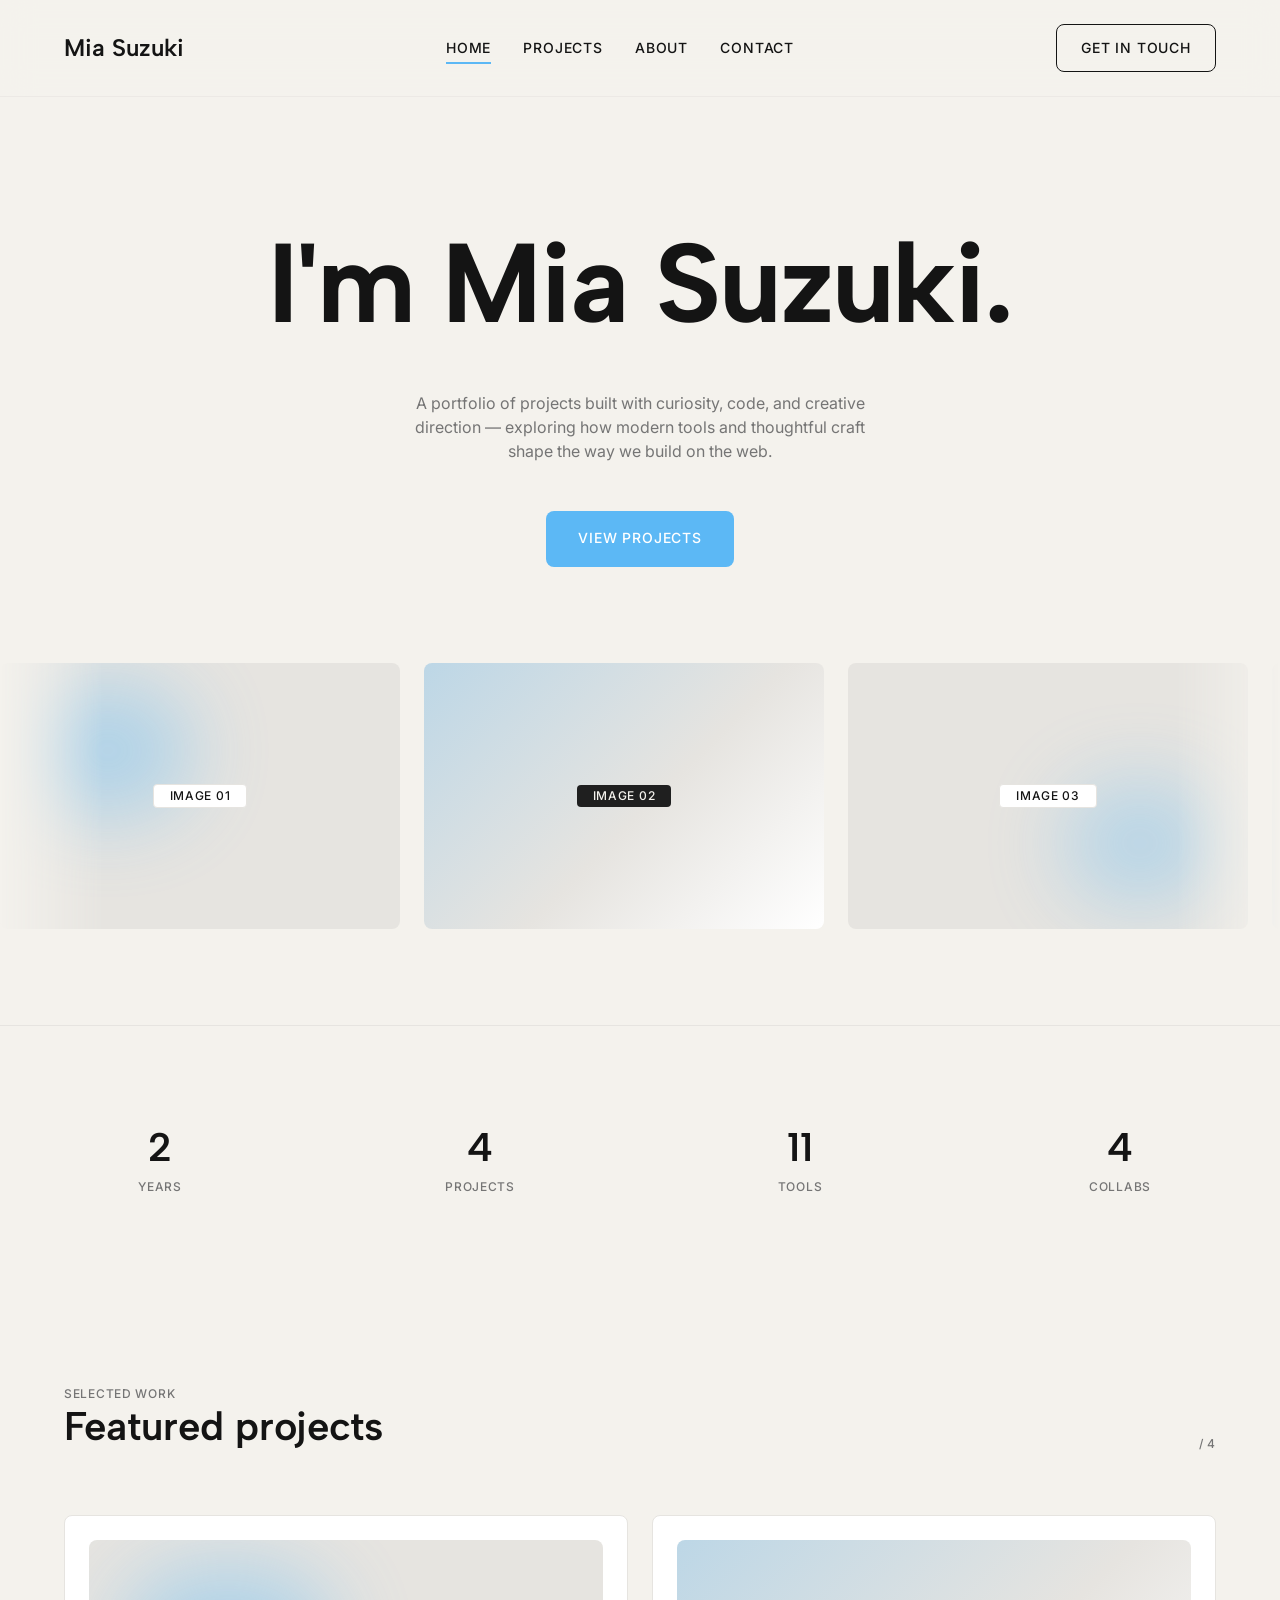
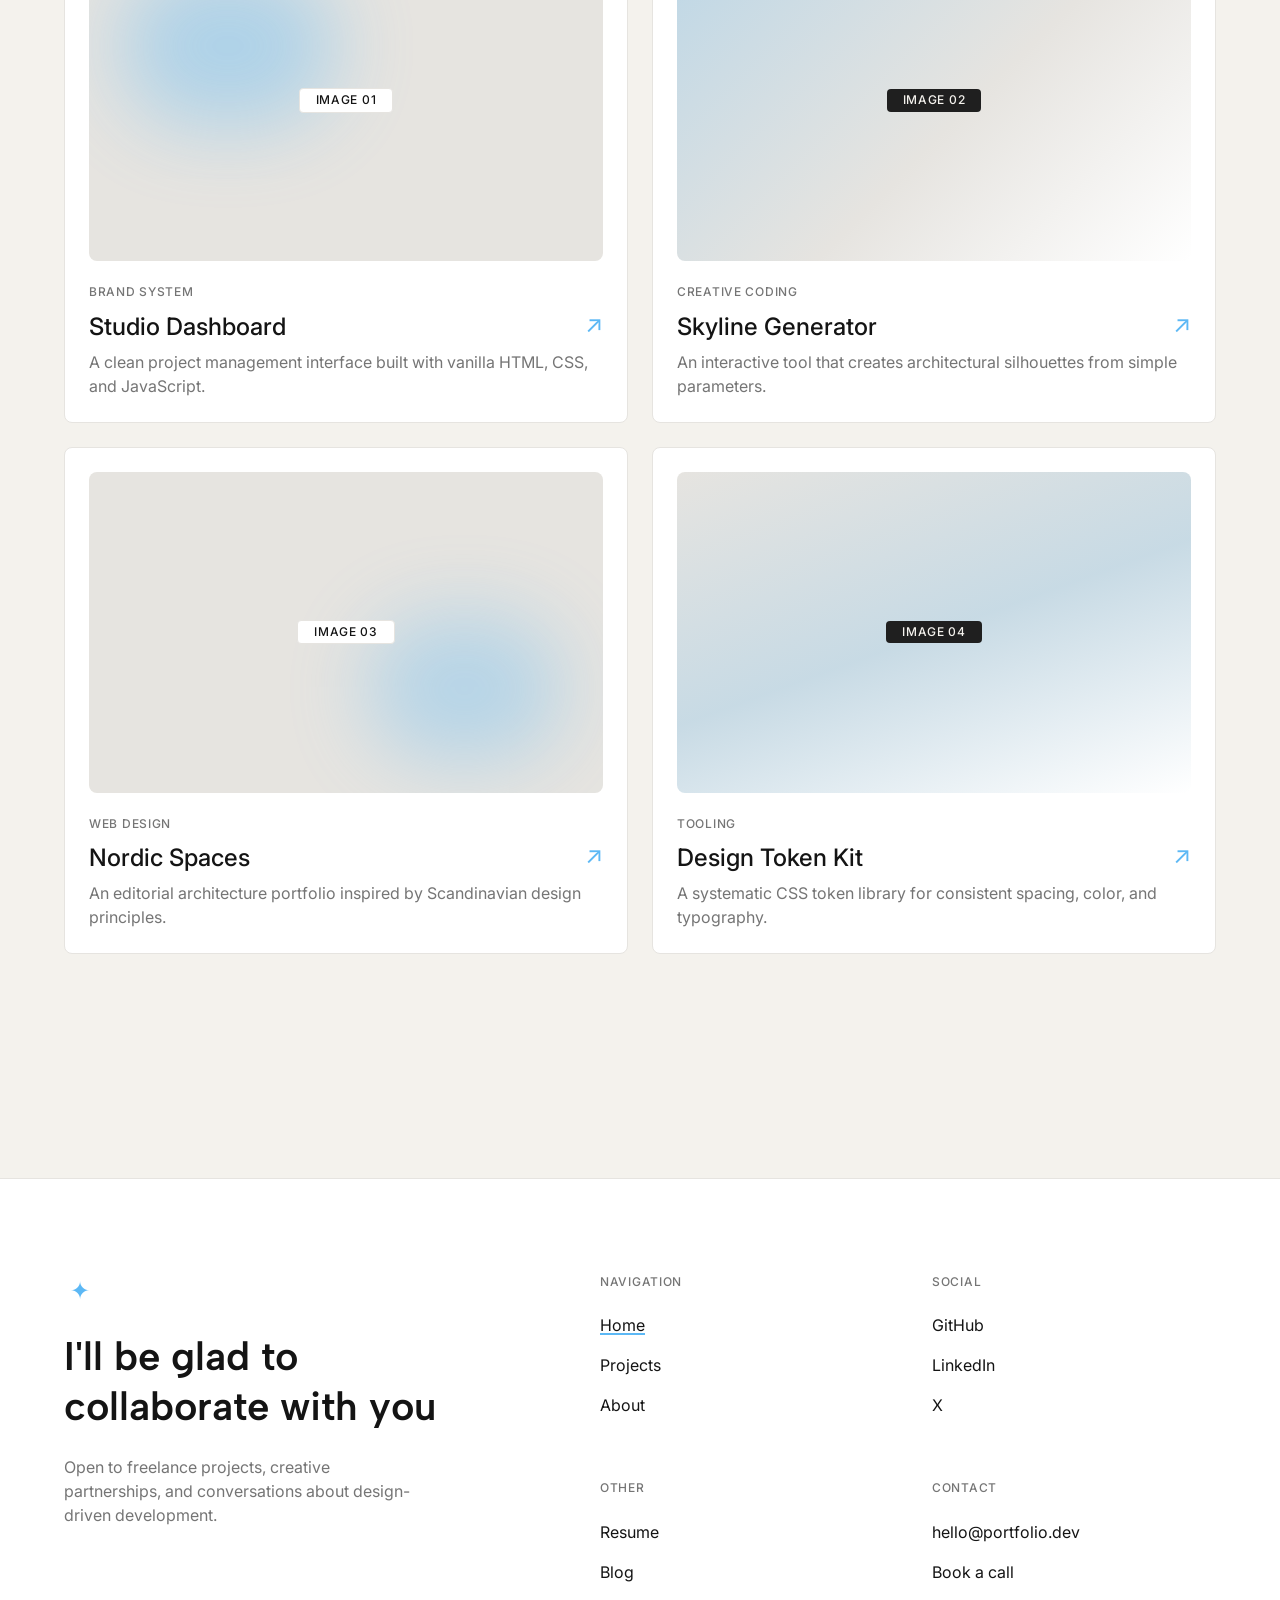
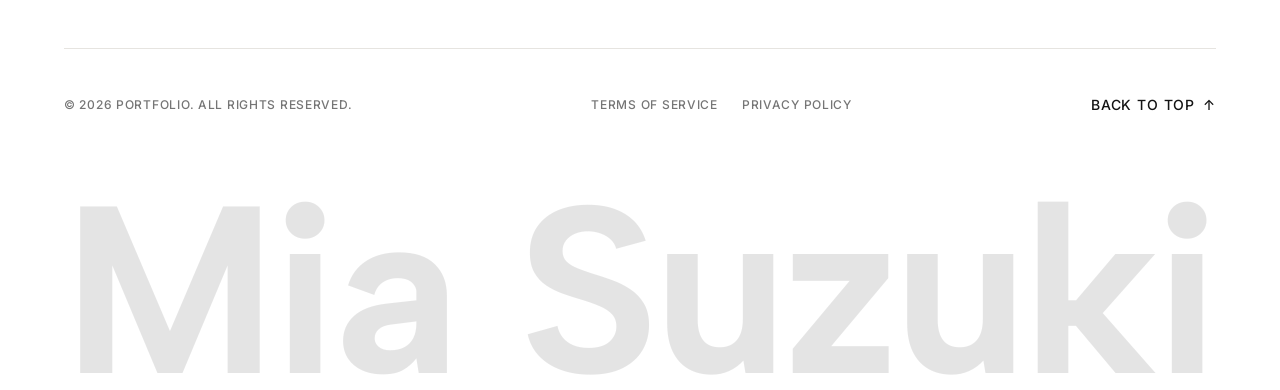
==== index.html @ 1b260010 "Initial commit" ====
<!DOCTYPE html>
<html lang="en" id="top">
<head>
  <meta charset="UTF-8">
  <meta name="viewport" content="width=device-width, initial-scale=1.0">
  <meta name="description" content="Portfolio — vibe coding projects in design, development, and creative technology.">
  <title>Portfolio — Vibe Coding</title>
  <link rel="preconnect" href="https://fonts.googleapis.com">
  <link rel="preconnect" href="https://fonts.gstatic.com" crossorigin>
  <link href="https://fonts.googleapis.com/css2?family=Albert+Sans:wght@400;500;600;700&family=Inter:wght@400;500;600&display=swap" rel="stylesheet">
  <link rel="stylesheet" href="css/tokens.css">
  <link rel="stylesheet" href="css/styles.css">
</head>
<body>

  <!-- Navigation -->
  <header class="nav" role="banner">
    <div class="container nav__inner">
      <a href="index.html" class="nav__wordmark">Mia Suzuki</a>

      <nav class="nav__links" aria-label="Primary">
        <span class="nav__indicator" aria-hidden="true"></span>
        <a href="index.html" class="nav__link text-label nav__link--active">Home</a>
        <a href="#projects" class="nav__link text-label">Projects</a>
        <a href="about.html" class="nav__link text-label">About</a>
        <a href="contact.html" class="nav__link text-label">Contact</a>
      </nav>

      <div class="nav__actions">
        <a href="contact.html" class="btn btn--outline">Get in touch</a>
      </div>

      <button
        class="nav__toggle"
        type="button"
        aria-expanded="false"
        aria-controls="nav-overlay"
        aria-label="Open menu"
      >
        <span class="nav__toggle-icon" aria-hidden="true">
          <span></span>
          <span></span>
        </span>
      </button>
    </div>
  </header>

  <!-- Mobile menu overlay -->
  <div class="nav-overlay" id="nav-overlay" aria-hidden="true">
    <div class="nav-overlay__header">
      <span class="nav-overlay__wordmark">Mia Suzuki</span>
      <button class="nav-overlay__close text-label" type="button" aria-label="Close menu">Close</button>
    </div>
    <nav class="nav-overlay__links" aria-label="Mobile">
      <a href="index.html" class="nav-overlay__link">Home</a>
      <a href="#projects" class="nav-overlay__link">Projects</a>
      <a href="about.html" class="nav-overlay__link">About</a>
      <a href="contact.html" class="nav-overlay__link">Contact</a>
    </nav>
    <div class="nav-overlay__cta">
      <a href="contact.html" class="btn btn--outline btn--lg">Get in touch</a>
    </div>
  </div>

  <main>

    <!-- Hero -->
    <section class="hero" aria-labelledby="hero-heading">
      <div class="container">
        <div class="hero__intro">
          <h1 class="hero__headline text-display" id="hero-heading">
            I'm Mia Suzuki.
          </h1>
          <p class="hero__description text-body">
            A portfolio of projects built with curiosity, code, and creative direction — exploring how modern tools and thoughtful craft shape the way we build on the web.
          </p>
          <div class="hero__actions">
            <a href="#projects" class="btn btn--primary btn--lg">View projects</a>
          </div>
        </div>
      </div>

      <div class="hero__ticker reveal" aria-label="Featured projects">
        <div class="hero__ticker-track">
          <ul class="hero__ticker-group">
            <li class="hero__ticker-item">
              <div class="hero__ticker-placeholder project-card__media--orb">
                <span class="project-card__badge project-card__badge--light text-caption">Image 01</span>
              </div>
            </li>
            <li class="hero__ticker-item">
              <div class="hero__ticker-placeholder project-card__media--gradient">
                <span class="project-card__badge project-card__badge--dark text-caption">Image 02</span>
              </div>
            </li>
            <li class="hero__ticker-item">
              <div class="hero__ticker-placeholder project-card__media--orb-alt">
                <span class="project-card__badge project-card__badge--light text-caption">Image 03</span>
              </div>
            </li>
            <li class="hero__ticker-item">
              <div class="hero__ticker-placeholder project-card__media--gradient-alt">
                <span class="project-card__badge project-card__badge--dark text-caption">Image 04</span>
              </div>
            </li>
            <li class="hero__ticker-item">
              <div class="hero__ticker-placeholder project-card__media--gradient">
                <span class="project-card__badge project-card__badge--light text-caption">Image 05</span>
              </div>
            </li>
            <li class="hero__ticker-item">
              <div class="hero__ticker-placeholder project-card__media--orb">
                <span class="project-card__badge project-card__badge--dark text-caption">Image 06</span>
              </div>
            </li>
          </ul>
          <ul class="hero__ticker-group" aria-hidden="true">
            <li class="hero__ticker-item">
              <div class="hero__ticker-placeholder project-card__media--orb">
                <span class="project-card__badge project-card__badge--light text-caption">Image 01</span>
              </div>
            </li>
            <li class="hero__ticker-item">
              <div class="hero__ticker-placeholder project-card__media--gradient">
                <span class="project-card__badge project-card__badge--dark text-caption">Image 02</span>
              </div>
            </li>
            <li class="hero__ticker-item">
              <div class="hero__ticker-placeholder project-card__media--orb-alt">
                <span class="project-card__badge project-card__badge--light text-caption">Image 03</span>
              </div>
            </li>
            <li class="hero__ticker-item">
              <div class="hero__ticker-placeholder project-card__media--gradient-alt">
                <span class="project-card__badge project-card__badge--dark text-caption">Image 04</span>
              </div>
            </li>
            <li class="hero__ticker-item">
              <div class="hero__ticker-placeholder project-card__media--gradient">
                <span class="project-card__badge project-card__badge--light text-caption">Image 05</span>
              </div>
            </li>
            <li class="hero__ticker-item">
              <div class="hero__ticker-placeholder project-card__media--orb">
                <span class="project-card__badge project-card__badge--dark text-caption">Image 06</span>
              </div>
            </li>
          </ul>
        </div>
      </div>

      <dl class="hero__stats">
          <div>
            <dt class="sr-only">Years learning</dt>
            <dd class="hero__stat-value" data-count="2">0</dd>
            <dd class="text-caption">Years</dd>
          </div>
          <div>
            <dt class="sr-only">Projects completed</dt>
            <dd class="hero__stat-value" data-count="4">0</dd>
            <dd class="text-caption">Projects</dd>
          </div>
          <div>
            <dt class="sr-only">Technologies explored</dt>
            <dd class="hero__stat-value" data-count="12">0</dd>
            <dd class="text-caption">Tools</dd>
          </div>
          <div>
            <dt class="sr-only">Collaborations</dt>
            <dd class="hero__stat-value" data-count="4">0</dd>
            <dd class="text-caption">Collabs</dd>
          </div>
        </dl>
    </section>

    <!-- Featured Projects -->
    <section class="projects" id="projects" aria-labelledby="projects-heading">
      <div class="container">
        <header class="projects__header">
          <div>
            <p class="text-caption">Selected work</p>
            <h2 class="text-h2" id="projects-heading">Featured projects</h2>
          </div>
          <p class="projects__count text-caption">/ 4</p>
        </header>

        <div class="projects__grid">

          <article class="project-card reveal">
            <a href="#" class="project-card__link">
              <div class="project-card__surface">
              <div class="project-card__media project-card__media--orb">
                <span class="project-card__badge project-card__badge--light text-caption">Image 01</span>
              </div>
              <div class="project-card__body">
                <p class="project-card__meta text-caption">Brand System</p>
                <div class="project-card__title-row">
                  <h3 class="project-card__title text-title">Studio Dashboard</h3>
                  <span class="project-card__arrow" aria-hidden="true">↗</span>
                </div>
                <p class="project-card__excerpt text-body">
                  A clean project management interface built with vanilla HTML, CSS, and JavaScript.
                </p>
              </div>
              </div>
            </a>
          </article>

          <article class="project-card reveal">
            <a href="#" class="project-card__link">
              <div class="project-card__surface">
              <div class="project-card__media project-card__media--gradient">
                <span class="project-card__badge project-card__badge--dark text-caption">Image 02</span>
              </div>
              <div class="project-card__body">
                <p class="project-card__meta text-caption">Creative Coding</p>
                <div class="project-card__title-row">
                  <h3 class="project-card__title text-title">Skyline Generator</h3>
                  <span class="project-card__arrow" aria-hidden="true">↗</span>
                </div>
                <p class="project-card__excerpt text-body">
                  An interactive tool that creates architectural silhouettes from simple parameters.
                </p>
              </div>
              </div>
            </a>
          </article>

          <article class="project-card reveal">
            <a href="#" class="project-card__link">
              <div class="project-card__surface">
              <div class="project-card__media project-card__media--orb-alt">
                <span class="project-card__badge project-card__badge--light text-caption">Image 03</span>
              </div>
              <div class="project-card__body">
                <p class="project-card__meta text-caption">Web Design</p>
                <div class="project-card__title-row">
                  <h3 class="project-card__title text-title">Nordic Spaces</h3>
                  <span class="project-card__arrow" aria-hidden="true">↗</span>
                </div>
                <p class="project-card__excerpt text-body">
                  An editorial architecture portfolio inspired by Scandinavian design principles.
                </p>
              </div>
              </div>
            </a>
          </article>

          <article class="project-card reveal">
            <a href="#" class="project-card__link">
              <div class="project-card__surface">
              <div class="project-card__media project-card__media--gradient-alt">
                <span class="project-card__badge project-card__badge--dark text-caption">Image 04</span>
              </div>
              <div class="project-card__body">
                <p class="project-card__meta text-caption">Tooling</p>
                <div class="project-card__title-row">
                  <h3 class="project-card__title text-title">Design Token Kit</h3>
                  <span class="project-card__arrow" aria-hidden="true">↗</span>
                </div>
                <p class="project-card__excerpt text-body">
                  A systematic CSS token library for consistent spacing, color, and typography.
                </p>
              </div>
              </div>
            </a>
          </article>

        </div>
      </div>
    </section>

  </main>

  <!-- Footer -->
  <footer class="footer" id="contact" role="contentinfo">
    <div class="footer__card">
      <div class="footer__main">
        <div class="footer__cta">
          <span class="footer__cta-icon" aria-hidden="true">✦</span>
          <h2 class="footer__cta-headline text-h2">I'll be glad to collaborate with you</h2>
          <p class="footer__cta-text text-body">
            Open to freelance projects, creative partnerships, and conversations about design-driven development.
          </p>
        </div>

        <div class="footer__columns">
          <div class="footer__column">
            <h3 class="footer__column-title text-caption">Navigation</h3>
            <ul class="footer__column-links">
              <li><a href="index.html" class="footer__column-link footer__column-link--active">Home</a></li>
              <li><a href="#projects" class="footer__column-link">Projects</a></li>
              <li><a href="about.html" class="footer__column-link">About</a></li>
            </ul>
          </div>

          <div class="footer__column">
            <h3 class="footer__column-title text-caption">Social</h3>
            <ul class="footer__column-links">
              <li><a href="#" class="footer__column-link">GitHub</a></li>
              <li><a href="#" class="footer__column-link">LinkedIn</a></li>
              <li><a href="#" class="footer__column-link">X</a></li>
            </ul>
          </div>

          <div class="footer__column">
            <h3 class="footer__column-title text-caption">Other</h3>
            <ul class="footer__column-links">
              <li><a href="#" class="footer__column-link">Resume</a></li>
              <li><a href="#" class="footer__column-link">Blog</a></li>
            </ul>
          </div>

          <div class="footer__column">
            <h3 class="footer__column-title text-caption">Contact</h3>
            <ul class="footer__column-links">
              <li><a href="mailto:hello@portfolio.dev" class="footer__column-link">hello@portfolio.dev</a></li>
              <li><a href="contact.html" class="footer__column-link">Book a call</a></li>
            </ul>
          </div>
        </div>
      </div>

      <div class="footer__bar">
        <p class="text-caption">© 2026 Portfolio. All rights reserved.</p>
        <div class="footer__legal">
          <a href="#" class="footer__legal-link text-caption">Terms of Service</a>
          <a href="#" class="footer__legal-link text-caption">Privacy Policy</a>
        </div>
        <a href="#top" class="footer__back-top text-label" id="back-to-top">
          Back to top
          <span aria-hidden="true">↑</span>
        </a>
      </div>

      <p class="footer__watermark" aria-hidden="true">Mia Suzuki</p>
    </div>
  </footer>

  <script src="js/main.js"></script>
</body>
</html>
---- css/tokens.css ----
/* DESIGN.md — semantic tokens only. Components reference these, never primitives. */

:root {
  /* Primitives (reference layer — do not use in components) */
  --primitive-black: #0A0A0A;
  --primitive-ink: #141414;
  --primitive-charcoal: #1F1F1F;
  --primitive-gray-900: #2B2B2B;
  --primitive-gray-700: #4A4A4A;
  --primitive-gray-500: #757575;
  --primitive-gray-300: #B5B5B5;
  --primitive-gray-100: #E6E4E0;
  --primitive-paper: #F4F2ED;
  --primitive-white: #FFFFFF;
  --primitive-accent-sky: #5CB8F5;
  --primitive-accent-sky-hover: #45ABEF;
  --primitive-accent-sky-active: #2E9EE6;
  --primitive-accent-blue: #0284C7;
  --primitive-accent-red: #E8341C;
  --primitive-success: #1F8A4C;
  --primitive-warning: #C77700;
  --primitive-danger: #C4271A;

  /* Semantic — Surfaces & Text */
  --bg-base: var(--primitive-paper);
  --bg-surface: var(--primitive-white);
  --bg-glass: color-mix(in srgb, var(--bg-base) 78%, transparent);
  --bg-inverse: var(--primitive-black);
  --bg-surface-inverse: var(--primitive-charcoal);
  --bg-disabled: var(--primitive-gray-100);
  --fg-primary: var(--primitive-ink);
  --fg-muted: var(--primitive-gray-500);
  --fg-subtle: var(--primitive-gray-300);
  --fg-primary-inverse: var(--primitive-paper);
  --fg-muted-inverse: var(--primitive-gray-300);
  --fg-on-accent: var(--primitive-white);

  /* Semantic — Borders, Accent, State */
  --border-default: var(--primitive-gray-100);
  --border-strong: var(--primitive-gray-300);
  --border-glass: color-mix(in srgb, var(--border-default) 65%, transparent);
  --border-inverse: var(--primitive-gray-700);
  --accent-default: var(--primitive-accent-sky);
  --accent-hover: var(--primitive-accent-sky-hover);
  --accent-active: var(--primitive-accent-sky-active);
  --accent-fg: var(--primitive-white);
  --focus-ring: var(--primitive-accent-blue);
  --overlay-scrim: rgba(10, 10, 10, 0.6);
  --feedback-success: var(--primitive-success);
  --feedback-warning: var(--primitive-warning);
  --feedback-danger: var(--primitive-danger);
  --feedback-info: var(--primitive-accent-blue);

  /* Typography families */
  --font-display: "Albert Sans", sans-serif;
  --font-ui: "Inter", sans-serif;

  /* Type scale — desktop */
  --text-caption: 12px;
  --text-label: 14px;
  --text-body: 16px;
  --text-title: 24px;
  --text-h2: 40px;
  --text-h1: 72px;
  --text-display: 112px;

  /* Line height */
  --leading-tight: 1.05;
  --leading-snug: 1.25;
  --leading-normal: 1.5;
  --leading-ui: 1.2;

  /* Tracking */
  --tracking-tight: -0.02em;
  --tracking-normal: 0;
  --tracking-label: 0.06em;

  /* Spacing */
  --space-0: 0;
  --space-1: 4px;
  --space-2: 8px;
  --space-3: 16px;
  --space-4: 24px;
  --space-5: 32px;
  --space-6: 48px;
  --space-7: 64px;
  --space-8: 96px;
  --space-9: 128px;

  /* Layout aliases */
  --gutter: var(--space-4);
  --gutter-mobile: var(--space-3);
  --section: var(--space-8);
  --inset-card: var(--space-4);
  --container-max: 1440px;
  --content-max: 1200px;

  /* Radius */
  --radius-none: 0;
  --radius-sm: 4px;
  --radius-md: 8px;
  --radius-full: 9999px;

  /* Shadows */
  --shadow-none: none;
  --shadow-floating: 0 8px 24px rgba(10, 10, 10, 0.16);
  --shadow-elevated-idle: 0 8px 24px rgba(10, 10, 10, 0);
  --shadow-focus: 0 0 0 3px rgba(2, 132, 199, 0.4);

  /* Borders */
  --border-width-hairline: 1px;
  --border-width-strong: 2px;

  /* Glass */
  --blur-glass: 16px;

  /* Z-index */
  --z-base: 0;
  --z-raised: 10;
  --z-sticky: 100;
  --z-dropdown: 200;
  --z-scrim: 900;
  --z-modal: 1000;

  /* Motion */
  --duration-instant: 100ms;
  --duration-fast: 200ms;
  --duration-base: 320ms;
  --duration-slow: 600ms;
  --easing-standard: cubic-bezier(0.4, 0, 0.2, 1);
  --easing-entrance: cubic-bezier(0.16, 1, 0.3, 1);
  --easing-exit: cubic-bezier(0.4, 0, 1, 1);
  --distance-sm: 8px;
  --distance-md: 24px;

  /* Control sizing */
  --control-height-sm: 40px;
  --control-height-md: 48px;
  --control-height-lg: 56px;
}

@media (max-width: 767px) {
  :root {
    --text-title: 20px;
    --text-h2: 28px;
    --text-h1: 40px;
    --text-display: 56px;
  }
}
---- css/styles.css ----
/* Base reset & typography */

*,
*::before,
*::after {
  box-sizing: border-box;
  margin: 0;
  padding: 0;
}

html {
  scroll-behavior: smooth;
}

@media (prefers-reduced-motion: reduce) {
  html {
    scroll-behavior: auto;
  }

  *,
  *::before,
  *::after {
    animation-duration: 0.01ms !important;
    animation-iteration-count: 1 !important;
    transition-duration: 0.01ms !important;
  }
}

body {
  font-family: var(--font-ui);
  font-size: var(--text-body);
  font-weight: 400;
  line-height: var(--leading-normal);
  letter-spacing: var(--tracking-normal);
  color: var(--fg-primary);
  background-color: var(--bg-base);
  -webkit-font-smoothing: antialiased;
  overflow-x: clip;
}

img {
  display: block;
  max-width: 100%;
  height: auto;
}

a {
  color: inherit;
  text-decoration: none;
}

button {
  font: inherit;
  cursor: pointer;
  border: none;
  background: none;
}

ul {
  list-style: none;
}

/* Composite text styles */

.text-display {
  font-family: var(--font-display);
  font-size: var(--text-display);
  font-weight: 700;
  line-height: var(--leading-tight);
  letter-spacing: var(--tracking-tight);
  color: var(--fg-primary);
}

.text-h1 {
  font-family: var(--font-display);
  font-size: var(--text-h1);
  font-weight: 600;
  line-height: var(--leading-tight);
  letter-spacing: var(--tracking-tight);
  color: var(--fg-primary);
}

.text-h2 {
  font-family: var(--font-display);
  font-size: var(--text-h2);
  font-weight: 600;
  line-height: var(--leading-snug);
  letter-spacing: var(--tracking-normal);
  color: var(--fg-primary);
}

.text-title {
  font-family: var(--font-ui);
  font-size: var(--text-title);
  font-weight: 500;
  line-height: var(--leading-snug);
  color: var(--fg-primary);
}

.text-body {
  font-family: var(--font-ui);
  font-size: var(--text-body);
  font-weight: 400;
  line-height: var(--leading-normal);
  color: var(--fg-primary);
}

.text-body-strong {
  font-family: var(--font-ui);
  font-size: var(--text-body);
  font-weight: 600;
  line-height: var(--leading-normal);
  color: var(--fg-primary);
}

.text-label {
  font-family: var(--font-ui);
  font-size: var(--text-label);
  font-weight: 500;
  line-height: var(--leading-ui);
  letter-spacing: var(--tracking-label);
  text-transform: uppercase;
  color: var(--fg-primary);
}

.text-caption {
  font-family: var(--font-ui);
  font-size: var(--text-caption);
  font-weight: 500;
  line-height: var(--leading-ui);
  letter-spacing: var(--tracking-label);
  text-transform: uppercase;
  color: var(--fg-muted);
}

.text-muted {
  color: var(--fg-muted);
}

/* Layout */

.container {
  width: 100%;
  max-width: var(--container-max);
  margin-inline: auto;
  padding-inline: var(--gutter-mobile);
}

@media (min-width: 768px) {
  .container {
    padding-inline: var(--space-6);
  }
}

@media (min-width: 1280px) {
  .container {
    padding-inline: var(--space-7);
  }
}

.divider {
  height: var(--border-width-hairline);
  background-color: var(--border-default);
  border: none;
}

/* Focus */

:focus-visible {
  outline: none;
  box-shadow: var(--shadow-focus);
}

/* Buttons */

.btn {
  display: inline-flex;
  align-items: center;
  justify-content: center;
  gap: var(--space-2);
  height: var(--control-height-md);
  padding-inline: var(--space-4);
  border-radius: var(--radius-md);
  font-family: var(--font-ui);
  font-size: var(--text-label);
  font-weight: 500;
  line-height: var(--leading-ui);
  letter-spacing: var(--tracking-label);
  text-transform: uppercase;
  transition:
    background-color var(--duration-fast) var(--easing-standard),
    border-color var(--duration-fast) var(--easing-standard),
    color var(--duration-fast) var(--easing-standard),
    transform var(--duration-fast) var(--easing-standard);
}

.btn:active:not(:disabled) {
  transform: translateY(var(--distance-sm));
}

.btn--primary {
  background-color: var(--accent-default);
  color: var(--accent-fg);
}

.btn--primary:hover {
  background-color: var(--accent-hover);
}

.btn--primary:active {
  background-color: var(--accent-active);
}

.btn--secondary {
  background-color: transparent;
  color: var(--fg-primary);
  border: var(--border-width-hairline) solid var(--border-default);
}

.btn--secondary:hover {
  border-color: var(--border-strong);
}

.btn--outline {
  background-color: transparent;
  color: var(--fg-primary);
  border: var(--border-width-hairline) solid var(--fg-primary);
}

.btn--outline:hover {
  background-color: var(--accent-default);
  border-color: var(--accent-default);
  color: var(--accent-fg);
}

.btn--outline:active {
  background-color: var(--accent-active);
  border-color: var(--accent-active);
}

.btn--lg {
  height: var(--control-height-lg);
  padding-inline: var(--space-5);
}

/* Navigation */

.nav {
  position: sticky;
  top: 0;
  z-index: var(--z-sticky);
  background-color: var(--bg-glass);
  border-bottom: var(--border-width-hairline) solid var(--border-glass);
  -webkit-backdrop-filter: blur(var(--blur-glass)) saturate(1.15);
  backdrop-filter: blur(var(--blur-glass)) saturate(1.15);
}

@supports not ((backdrop-filter: blur(1px)) or (-webkit-backdrop-filter: blur(1px))) {
  .nav {
    background-color: var(--bg-base);
    border-bottom-color: var(--border-default);
  }
}

.nav__inner {
  display: flex;
  align-items: center;
  justify-content: space-between;
  min-height: var(--space-8);
  padding-block: var(--space-3);
}

.nav__wordmark {
  font-family: var(--font-display);
  font-size: var(--text-title);
  font-weight: 600;
  line-height: var(--leading-snug);
  color: var(--fg-primary);
}

.nav__links {
  display: none;
  position: relative;
  align-items: center;
  gap: var(--space-5);
}

@media (min-width: 768px) {
  .nav__links {
    display: flex;
  }
}

.nav__indicator {
  position: absolute;
  bottom: 0;
  left: 0;
  height: var(--border-width-strong);
  background-color: var(--accent-default);
  width: 0;
  transform: translateX(0);
  transition:
    transform var(--duration-base) var(--easing-standard),
    width var(--duration-base) var(--easing-standard);
  pointer-events: none;
}

@media (prefers-reduced-motion: reduce) {
  .nav__indicator {
    transition: none;
  }
}

.nav__link {
  position: relative;
  padding-block: var(--space-2);
  transition: color var(--duration-fast) var(--easing-standard);
}

.nav__link:hover {
  color: var(--fg-muted);
}

.nav__link--active {
  color: var(--fg-primary);
}

.nav__actions {
  display: none;
  align-items: center;
  gap: var(--space-4);
}

@media (min-width: 768px) {
  .nav__actions {
    display: flex;
  }
}

.nav__toggle {
  display: flex;
  align-items: center;
  justify-content: center;
  width: var(--control-height-sm);
  height: var(--control-height-sm);
  border-radius: var(--radius-sm);
  border: var(--border-width-hairline) solid var(--border-default);
  color: var(--fg-primary);
}

@media (min-width: 768px) {
  .nav__toggle {
    display: none;
  }
}

.nav__toggle-icon {
  display: flex;
  flex-direction: column;
  gap: var(--space-1);
}

.nav__toggle-icon span {
  display: block;
  width: 16px;
  height: var(--border-width-strong);
  background-color: currentColor;
  transition: transform var(--duration-fast) var(--easing-standard);
}

.nav__toggle[aria-expanded="true"] .nav__toggle-icon span:first-child {
  transform: translateY(6px) rotate(45deg);
}

.nav__toggle[aria-expanded="true"] .nav__toggle-icon span:last-child {
  transform: translateY(-6px) rotate(-45deg);
}

/* Mobile menu overlay */

.nav-overlay {
  position: fixed;
  inset: 0;
  z-index: var(--z-dropdown);
  display: flex;
  flex-direction: column;
  padding: var(--space-6) var(--gutter-mobile);
  background-color: var(--bg-inverse);
  opacity: 0;
  visibility: hidden;
  transition:
    opacity var(--duration-base) var(--easing-standard),
    visibility var(--duration-base) var(--easing-standard);
}

.nav-overlay.is-open {
  opacity: 1;
  visibility: visible;
}

.nav-overlay__header {
  display: flex;
  align-items: center;
  justify-content: space-between;
  margin-bottom: var(--space-8);
}

.nav-overlay__wordmark {
  font-family: var(--font-display);
  font-size: var(--text-h2);
  font-weight: 600;
  color: var(--fg-primary-inverse);
}

.nav-overlay__close {
  display: flex;
  align-items: center;
  justify-content: center;
  width: var(--control-height-sm);
  height: var(--control-height-sm);
  color: var(--fg-primary-inverse);
  border-radius: var(--radius-sm);
  border: var(--border-width-hairline) solid var(--border-inverse);
}

.nav-overlay__links {
  display: flex;
  flex-direction: column;
  gap: var(--space-4);
}

.nav-overlay__link {
  font-family: var(--font-display);
  font-size: var(--text-h2);
  font-weight: 600;
  line-height: var(--leading-snug);
  color: var(--fg-primary-inverse);
  transition: color var(--duration-fast) var(--easing-standard);
}

.nav-overlay__link:hover {
  color: var(--fg-muted-inverse);
}

.nav-overlay__cta {
  margin-top: auto;
  padding-top: var(--space-6);
}

/* Hero */

.hero {
  padding-block: var(--space-9) var(--space-8);
  width: 100%;
  max-width: 100%;
  overflow-x: clip;
}

.hero__intro {
  display: flex;
  flex-direction: column;
  align-items: center;
  text-align: center;
  margin-bottom: var(--space-8);
}

.hero__headline {
  margin-bottom: var(--space-6);
}

.hero__description {
  max-width: 48ch;
  margin-bottom: var(--space-6);
  color: var(--fg-muted);
}

.hero__actions {
  margin-bottom: 0;
}

.hero__ticker {
  overflow: hidden;
  width: 100%;
  max-width: 100%;
  margin-block: var(--space-8);
  mask-image: linear-gradient(
    to right,
    transparent,
    var(--fg-primary) 8%,
    var(--fg-primary) 92%,
    transparent
  );
  -webkit-mask-image: linear-gradient(
    to right,
    transparent,
    black 8%,
    black 92%,
    transparent
  );
}

.hero__ticker-track {
  display: flex;
  width: max-content;
  animation: hero-ticker 48s linear infinite;
}
.hero__ticker-group {
  display: flex;
  gap: var(--gutter);
  padding-right: var(--gutter);
  list-style: none;
}

.hero__ticker-item {
  flex-shrink: 0;
  width: 240px;
  aspect-ratio: 3 / 2;
  border-radius: var(--radius-md);
  overflow: hidden;
}

.hero__ticker-placeholder {
  position: relative;
  display: flex;
  align-items: center;
  justify-content: center;
  width: 100%;
  height: 100%;
  background-color: var(--bg-disabled);
}

@media (min-width: 768px) {
  .hero__ticker-item {
    width: 320px;
  }
}

@media (min-width: 1024px) {
  .hero__ticker-item {
    width: 400px;
  }
}

@keyframes hero-ticker {
  from {
    transform: translateX(0);
  }

  to {
    transform: translateX(-50%);
  }
}

@media (prefers-reduced-motion: reduce) {
  .hero__ticker-track {
    animation: none;
    overflow-x: auto;
    max-width: 100%;
    padding-inline: var(--gutter-mobile);
  }

  .hero__ticker {
    mask-image: none;
    -webkit-mask-image: none;
  }
}

.hero__stats {
  display: grid;
  grid-template-columns: repeat(2, minmax(0, 1fr));
  gap: 0;
  width: 100%;
  max-width: 100%;
  margin-top: var(--space-8);
  padding-block: var(--space-8) 0;
  padding-inline: 0;
  border-top: var(--border-width-hairline) solid var(--border-default);
}

.hero__stats > div {
  display: flex;
  flex-direction: column;
  align-items: center;
  text-align: center;
  padding-inline: var(--space-3);
}

@media (min-width: 768px) {
  .hero__stats {
    grid-template-columns: repeat(4, minmax(0, 1fr));
  }

  .hero__stats > div {
    padding-inline: var(--space-4);
  }
}

.hero__stat-value {
  font-family: var(--font-display);
  font-size: var(--text-h2);
  font-weight: 600;
  line-height: var(--leading-snug);
  margin-bottom: var(--space-2);
}

/* Featured projects */

.projects {
  padding-block: var(--space-8) var(--space-9);
}

.projects__header {
  display: flex;
  flex-direction: column;
  gap: var(--space-3);
  margin-bottom: var(--space-7);
  max-width: 48ch;
}

@media (min-width: 768px) {
  .projects__header {
    flex-direction: row;
    align-items: flex-end;
    justify-content: space-between;
    max-width: none;
  }
}

.projects__count {
  flex-shrink: 0;
}

.projects__grid {
  display: grid;
  grid-template-columns: 1fr;
  gap: var(--gutter);
}

@media (min-width: 768px) {
  .projects__grid {
    grid-template-columns: repeat(2, 1fr);
  }
}

/* Project card */

.project-card__surface {
  background-color: var(--bg-surface);
  border-radius: var(--radius-md);
  border: var(--border-width-hairline) solid var(--border-default);
  padding: var(--inset-card);
  box-shadow: var(--shadow-elevated-idle);
  transform: translateY(0);
  transition:
    transform var(--duration-slow) var(--easing-entrance),
    box-shadow var(--duration-slow) var(--easing-entrance);
}

.project-card__link:hover .project-card__surface,
.project-card__link:focus-visible .project-card__surface {
  transform: translateY(calc(-1 * var(--distance-sm)));
  box-shadow: var(--shadow-floating);
}

.project-card__link {
  display: block;
  color: inherit;
}

.project-card__link:focus-visible {
  outline: none;
}

.project-card__link:focus-visible .project-card__surface {
  box-shadow: var(--shadow-floating), var(--shadow-focus);
}

.project-card__media {
  position: relative;
  display: flex;
  align-items: center;
  justify-content: center;
  aspect-ratio: 16 / 10;
  margin-bottom: var(--space-4);
  border-radius: var(--radius-md);
  overflow: hidden;
  background-color: var(--bg-disabled);
}

.project-card__media--orb::before,
.hero__ticker-placeholder.project-card__media--orb::before {
  content: "";
  position: absolute;
  top: 8%;
  left: 6%;
  width: 42%;
  height: 50%;
  border-radius: var(--radius-full);
  background-color: var(--accent-default);
  opacity: 0.4;
  filter: blur(40px);
}

.project-card__media--orb-alt::before,
.hero__ticker-placeholder.project-card__media--orb-alt::before {
  content: "";
  position: absolute;
  bottom: 10%;
  right: 8%;
  width: 38%;
  height: 45%;
  border-radius: var(--radius-full);
  background-color: var(--accent-default);
  opacity: 0.35;
  filter: blur(40px);
}

.project-card__media--gradient,
.hero__ticker-placeholder.project-card__media--gradient {
  background: linear-gradient(
    135deg,
    color-mix(in srgb, var(--accent-default) 30%, var(--bg-disabled)) 0%,
    var(--bg-disabled) 55%,
    var(--bg-surface) 100%
  );
}

.project-card__media--gradient-alt,
.hero__ticker-placeholder.project-card__media--gradient-alt {
  background: linear-gradient(
    160deg,
    var(--bg-disabled) 0%,
    color-mix(in srgb, var(--accent-default) 22%, var(--bg-disabled)) 50%,
    var(--bg-surface) 100%
  );
}

.project-card__badge {
  position: relative;
  z-index: 1;
  padding: var(--space-1) var(--space-3);
  border-radius: var(--radius-sm);
}

.project-card__badge--light {
  background-color: var(--bg-surface);
  color: var(--fg-primary);
  border: var(--border-width-hairline) solid var(--border-default);
}

.project-card__badge--dark {
  background-color: var(--bg-surface-inverse);
  color: var(--fg-primary-inverse);
}

.project-card__body {
  display: flex;
  flex-direction: column;
  gap: var(--space-2);
}

.project-card__meta {
  margin-bottom: var(--space-1);
}

.project-card__title-row {
  display: flex;
  align-items: flex-start;
  justify-content: space-between;
  gap: var(--space-3);
}

.project-card__title {
  flex: 1;
  min-width: 0;
}

.project-card__arrow {
  flex-shrink: 0;
  color: var(--accent-default);
  font-size: var(--text-title);
  font-weight: 400;
  line-height: 1;
  transition: transform var(--duration-slow) var(--easing-entrance);
}

.project-card__link:hover .project-card__arrow {
  transform: translate(2px, -2px);
}

.project-card__excerpt {
  color: var(--fg-muted);
}

@media (prefers-reduced-motion: reduce) {
  .project-card__surface {
    transition: box-shadow var(--duration-fast) var(--easing-standard);
  }

  .project-card__link:hover .project-card__surface,
  .project-card__link:focus-visible .project-card__surface {
    transform: none;
  }

  .project-card__link:hover .project-card__arrow {
    transform: none;
  }
}

/* Footer */

.footer {
  width: 100%;
  max-width: 100%;
  padding-block: var(--space-8) 0;
  padding-inline: 0;
  overflow: hidden;
}

.footer__card {
  position: relative;
  container-type: inline-size;
  width: 100%;
  max-width: 100%;
  background-color: var(--bg-surface);
  border-radius: var(--radius-none);
  border: none;
  border-top: var(--border-width-hairline) solid var(--border-default);
  padding: var(--space-7) var(--gutter-mobile) var(--space-5);
  overflow: hidden;
}

@media (min-width: 768px) {
  .footer__card {
    padding: var(--space-8) var(--space-6) var(--space-6);
  }
}

@media (min-width: 1280px) {
  .footer__card {
    padding-inline: var(--space-7);
  }
}

.footer__main {
  display: grid;
  gap: var(--space-7);
  margin-bottom: var(--space-7);
}

@media (min-width: 1024px) {
  .footer__main {
    grid-template-columns: 1fr 1.4fr;
    gap: var(--space-8);
    align-items: start;
  }
}

.footer__cta-icon {
  display: inline-flex;
  align-items: center;
  justify-content: center;
  width: var(--space-5);
  height: var(--space-5);
  margin-bottom: var(--space-4);
  color: var(--accent-default);
  font-size: var(--text-title);
  line-height: 1;
}

.footer__cta-headline {
  max-width: 16ch;
  margin-bottom: var(--space-4);
}

.footer__cta-text {
  max-width: 36ch;
  color: var(--fg-muted);
}

.footer__columns {
  display: grid;
  grid-template-columns: 1fr 1fr;
  gap: var(--space-6) var(--space-5);
}

@media (min-width: 768px) {
  .footer__columns {
    gap: var(--space-7) var(--space-6);
  }
}

.footer__column-title {
  margin-bottom: var(--space-4);
}

.footer__column-links {
  display: flex;
  flex-direction: column;
  gap: var(--space-3);
}

.footer__column-link {
  font-family: var(--font-ui);
  font-size: var(--text-body);
  font-weight: 400;
  line-height: var(--leading-normal);
  color: var(--fg-primary);
  transition: color var(--duration-fast) var(--easing-standard);
}

.footer__column-link:hover {
  color: var(--fg-muted);
}

.footer__column-link--active {
  color: var(--fg-primary);
  box-shadow: inset 0 calc(-1 * var(--border-width-strong)) 0 0 var(--accent-default);
}

.footer__bar {
  display: flex;
  flex-direction: column;
  gap: var(--space-4);
  padding-top: var(--space-6);
  border-top: var(--border-width-hairline) solid var(--border-default);
}

@media (min-width: 768px) {
  .footer__bar {
    flex-direction: row;
    align-items: center;
    justify-content: space-between;
  }
}

.footer__legal {
  display: flex;
  flex-wrap: wrap;
  gap: var(--space-4);
}

.footer__legal-link {
  color: var(--fg-muted);
  transition: color var(--duration-fast) var(--easing-standard);
}

.footer__legal-link:hover {
  color: var(--fg-primary);
}

.footer__back-top {
  display: inline-flex;
  align-items: center;
  gap: var(--space-2);
  color: var(--fg-primary);
  transition: color var(--duration-fast) var(--easing-standard);
}

.footer__back-top:hover {
  color: var(--fg-muted);
}

.footer__watermark {
  display: block;
  width: calc(100% + 2 * var(--gutter-mobile));
  margin-top: var(--space-6);
  margin-inline: calc(-1 * var(--gutter-mobile));
  margin-bottom: calc(-1 * var(--space-5));
  padding-inline: var(--gutter-mobile);
  padding-top: var(--space-4);
  box-sizing: border-box;
  font-family: var(--font-display);
  font-size: 14cqi;
  font-weight: 700;
  line-height: 0.88;
  letter-spacing: var(--tracking-tight);
  color: var(--fg-subtle);
  opacity: 0.35;
  pointer-events: none;
  user-select: none;
  white-space: nowrap;
  overflow: hidden;
}

@media (min-width: 768px) {
  .footer__watermark {
    width: calc(100% + 2 * var(--space-6));
    margin-inline: calc(-1 * var(--space-6));
    padding-inline: var(--space-6);
    margin-bottom: calc(-1 * var(--space-6));
  }
}

@media (min-width: 1280px) {
  .footer__watermark {
    width: calc(100% + 2 * var(--space-7));
    margin-inline: calc(-1 * var(--space-7));
    padding-inline: var(--space-7);
  }
}

/* Contact page */

.contact-page {
  padding-block: var(--space-9);
}

.contact-page__title {
  text-align: center;
  margin-bottom: var(--space-8);
}

.contact-page__grid {
  display: grid;
  gap: var(--space-8);
  align-items: start;
}

@media (min-width: 1024px) {
  .contact-page__grid {
    grid-template-columns: 1.15fr 1fr;
    gap: var(--space-9);
  }
}

.contact-form {
  background-color: var(--bg-surface);
  border: var(--border-width-hairline) solid var(--border-default);
  border-radius: var(--radius-md);
  padding: var(--space-6);
}

@media (min-width: 768px) {
  .contact-form {
    padding: var(--space-7);
  }
}

.form-field {
  margin-bottom: var(--space-4);
}

.form-field:last-of-type {
  margin-bottom: var(--space-5);
}

.form-label {
  display: block;
  margin-bottom: var(--space-2);
}

.form-required {
  color: var(--feedback-danger);
}

.form-input,
.form-textarea {
  width: 100%;
  padding-inline: var(--space-4);
  background-color: var(--bg-surface);
  border: var(--border-width-hairline) solid var(--border-default);
  border-radius: var(--radius-sm);
  color: var(--fg-primary);
  font-family: var(--font-ui);
  font-size: var(--text-body);
  line-height: var(--leading-normal);
  transition:
    border-color var(--duration-fast) var(--easing-standard),
    box-shadow var(--duration-fast) var(--easing-standard);
}

.form-input {
  height: var(--control-height-md);
}

.form-input::placeholder,
.form-textarea::placeholder {
  color: var(--fg-subtle);
}

.form-input:hover,
.form-textarea:hover {
  border-color: var(--border-strong);
}

.form-input:focus,
.form-textarea:focus {
  outline: none;
  border-width: var(--border-width-strong);
  border-color: var(--focus-ring);
  box-shadow: var(--shadow-focus);
}

.form-textarea {
  min-height: var(--space-9);
  padding-block: var(--space-3);
  resize: vertical;
}

.contact-form__submit {
  width: 100%;
}

.contact-page__info {
  display: flex;
  flex-direction: column;
  gap: var(--space-4);
}

.contact-info__phone {
  color: var(--fg-primary);
}

.contact-info__email {
  display: inline-block;
  font-family: var(--font-display);
  font-weight: 600;
  line-height: var(--leading-snug);
  color: var(--fg-primary);
  transition: color var(--duration-fast) var(--easing-standard);
}

.contact-info__email:hover {
  color: var(--fg-muted);
}

.contact-info__block {
  margin-top: var(--space-4);
}

.contact-info__label {
  margin-bottom: var(--space-2);
}

.contact-info__text {
  max-width: 32ch;
}

.contact-info__social {
  display: flex;
  flex-direction: column;
  margin-top: var(--space-6);
  border-top: var(--border-width-hairline) solid var(--border-default);
}

.contact-info__social-link {
  display: flex;
  align-items: center;
  justify-content: space-between;
  gap: var(--space-4);
  padding-block: var(--space-4);
  padding-inline: var(--space-3);
  margin-inline: calc(-1 * var(--space-3));
  border-bottom: var(--border-width-hairline) solid var(--border-default);
  border-radius: var(--radius-sm);
  color: var(--fg-primary);
  transition:
    background-color var(--duration-fast) var(--easing-standard),
    color var(--duration-fast) var(--easing-standard);
}

.contact-info__social-link:hover {
  background-color: var(--bg-disabled);
  color: var(--accent-default);
}

.contact-info__arrow {
  flex-shrink: 0;
  font-size: var(--text-body);
  line-height: 1;
  transition: color var(--duration-fast) var(--easing-standard);
}

.contact-info__social-link:hover .contact-info__arrow {
  color: var(--accent-default);
}

/* About page */

.about-page {
  padding-block: var(--space-9);
}

.about-page__grid {
  display: grid;
  gap: var(--space-8);
}

@media (min-width: 1024px) {
  .about-page__grid {
    grid-template-columns: 1fr 1.1fr;
    gap: var(--space-9);
    align-items: start;
  }
}

.about-page__intro {
  display: flex;
  flex-direction: column;
  gap: var(--space-6);
}

.about-page__name {
  color: var(--fg-primary);
}

.about-page__bio {
  display: flex;
  flex-direction: column;
  gap: var(--space-4);
  max-width: 48ch;
}

.about-page__bio .text-body {
  color: var(--fg-muted);
}

.about-page__resume {
  align-self: flex-start;
}

/* Accordion */

.accordion {
  border-top: var(--border-width-hairline) solid var(--border-default);
}

.accordion__item {
  border-bottom: var(--border-width-hairline) solid var(--border-default);
}

.accordion__heading {
  margin: 0;
}

.accordion__trigger {
  display: flex;
  flex-direction: column;
  gap: var(--space-1);
  width: calc(100% - 2 * var(--space-4));
  margin-inline: var(--space-4);
  padding-block: var(--space-3);
  padding-inline: var(--space-4);
  border-radius: var(--radius-sm);
  text-align: left;
  color: var(--fg-primary);
  transition:
    background-color var(--duration-fast) var(--easing-standard),
    color var(--duration-fast) var(--easing-standard);
}

.accordion__trigger:hover {
  background-color: var(--bg-disabled);
}

.accordion__trigger-row,
.accordion__meta-row {
  display: flex;
  align-items: flex-start;
  justify-content: space-between;
  gap: var(--space-4);
  width: 100%;
}

.accordion__title {
  font-family: var(--font-ui);
  font-size: 20px;
  font-weight: 500;
  line-height: var(--leading-snug);
  transition:
    color var(--duration-fast) var(--easing-standard),
    font-weight var(--duration-fast) var(--easing-standard);
}

.accordion__item.is-open .accordion__title {
  font-weight: 600;
  color: var(--fg-primary);
}

.accordion__trigger:hover .accordion__title {
  color: var(--accent-default);
  font-weight: 600;
}

.accordion__date {
  flex-shrink: 0;
  text-align: right;
  transition: color var(--duration-fast) var(--easing-standard);
}

.accordion__trigger:hover .accordion__date {
  color: var(--accent-default);
}

.accordion__org {
  flex: 1;
  transition: color var(--duration-fast) var(--easing-standard);
}

.accordion__icon {
  position: relative;
  flex-shrink: 0;
  width: var(--space-4);
  height: var(--space-4);
  margin-top: 0;
  transition: transform var(--duration-fast) var(--easing-standard);
}

.accordion__trigger:hover .accordion__icon {
  transform: rotate(90deg);
}

.accordion__item.is-open .accordion__trigger:hover .accordion__icon {
  transform: rotate(0deg);
}

.accordion__icon::before,
.accordion__icon::after {
  content: "";
  position: absolute;
  top: 50%;
  left: 50%;
  background-color: var(--fg-primary);
  transition:
    transform var(--duration-base) var(--easing-standard),
    background-color var(--duration-fast) var(--easing-standard),
    opacity var(--duration-fast) var(--easing-standard);
}

.accordion__trigger:hover .accordion__icon::before,
.accordion__trigger:hover .accordion__icon::after {
  background-color: var(--accent-default);
}

.accordion__item.is-open .accordion__icon::before {
  background-color: var(--accent-default);
}

.accordion__icon::before {
  width: var(--space-3);
  height: var(--border-width-strong);
  transform: translate(-50%, -50%);
}

.accordion__icon::after {
  width: var(--border-width-strong);
  height: var(--space-3);
  transform: translate(-50%, -50%);
}

.accordion__item.is-open .accordion__icon::after {
  transform: translate(-50%, -50%) rotate(90deg);
  opacity: 0;
}

.accordion__panel {
  display: grid;
  grid-template-rows: 0fr;
  transition: grid-template-rows var(--duration-base) var(--easing-standard);
}

.accordion__item.is-open .accordion__panel {
  grid-template-rows: 1fr;
}

.accordion__panel-inner {
  overflow: hidden;
  margin-inline: var(--space-4);
  padding-inline: var(--space-4);
}

.accordion__panel-inner p {
  padding-bottom: var(--space-4);
  max-width: 56ch;
}

@media (prefers-reduced-motion: reduce) {
  .accordion__panel {
    transition: none;
  }

  .accordion__icon::before,
  .accordion__icon::after {
    transition: none;
  }

  .accordion__trigger:hover .accordion__icon {
    transform: none;
  }
}

/* Utility */

.sr-only {
  position: absolute;
  width: 1px;
  height: 1px;
  padding: 0;
  margin: -1px;
  overflow: hidden;
  clip: rect(0, 0, 0, 0);
  white-space: nowrap;
  border: 0;
}

[hidden] {
  display: none !important;
}

body.nav-open {
  overflow: hidden;
}

/* Reveal animation */

.reveal {
  opacity: 0;
  transform: translateY(var(--distance-md));
  transition:
    opacity var(--duration-slow) var(--easing-entrance),
    transform var(--duration-slow) var(--easing-entrance);
}

.reveal.is-visible {
  opacity: 1;
  transform: translateY(0);
}

/* Project cards fade in only — transform reserved for hover elevate */
.project-card.reveal {
  transform: none;
}

.project-card.reveal.is-visible {
  transform: none;
}

@media (prefers-reduced-motion: reduce) {
  .reveal {
    opacity: 1;
    transform: none;
  }
}
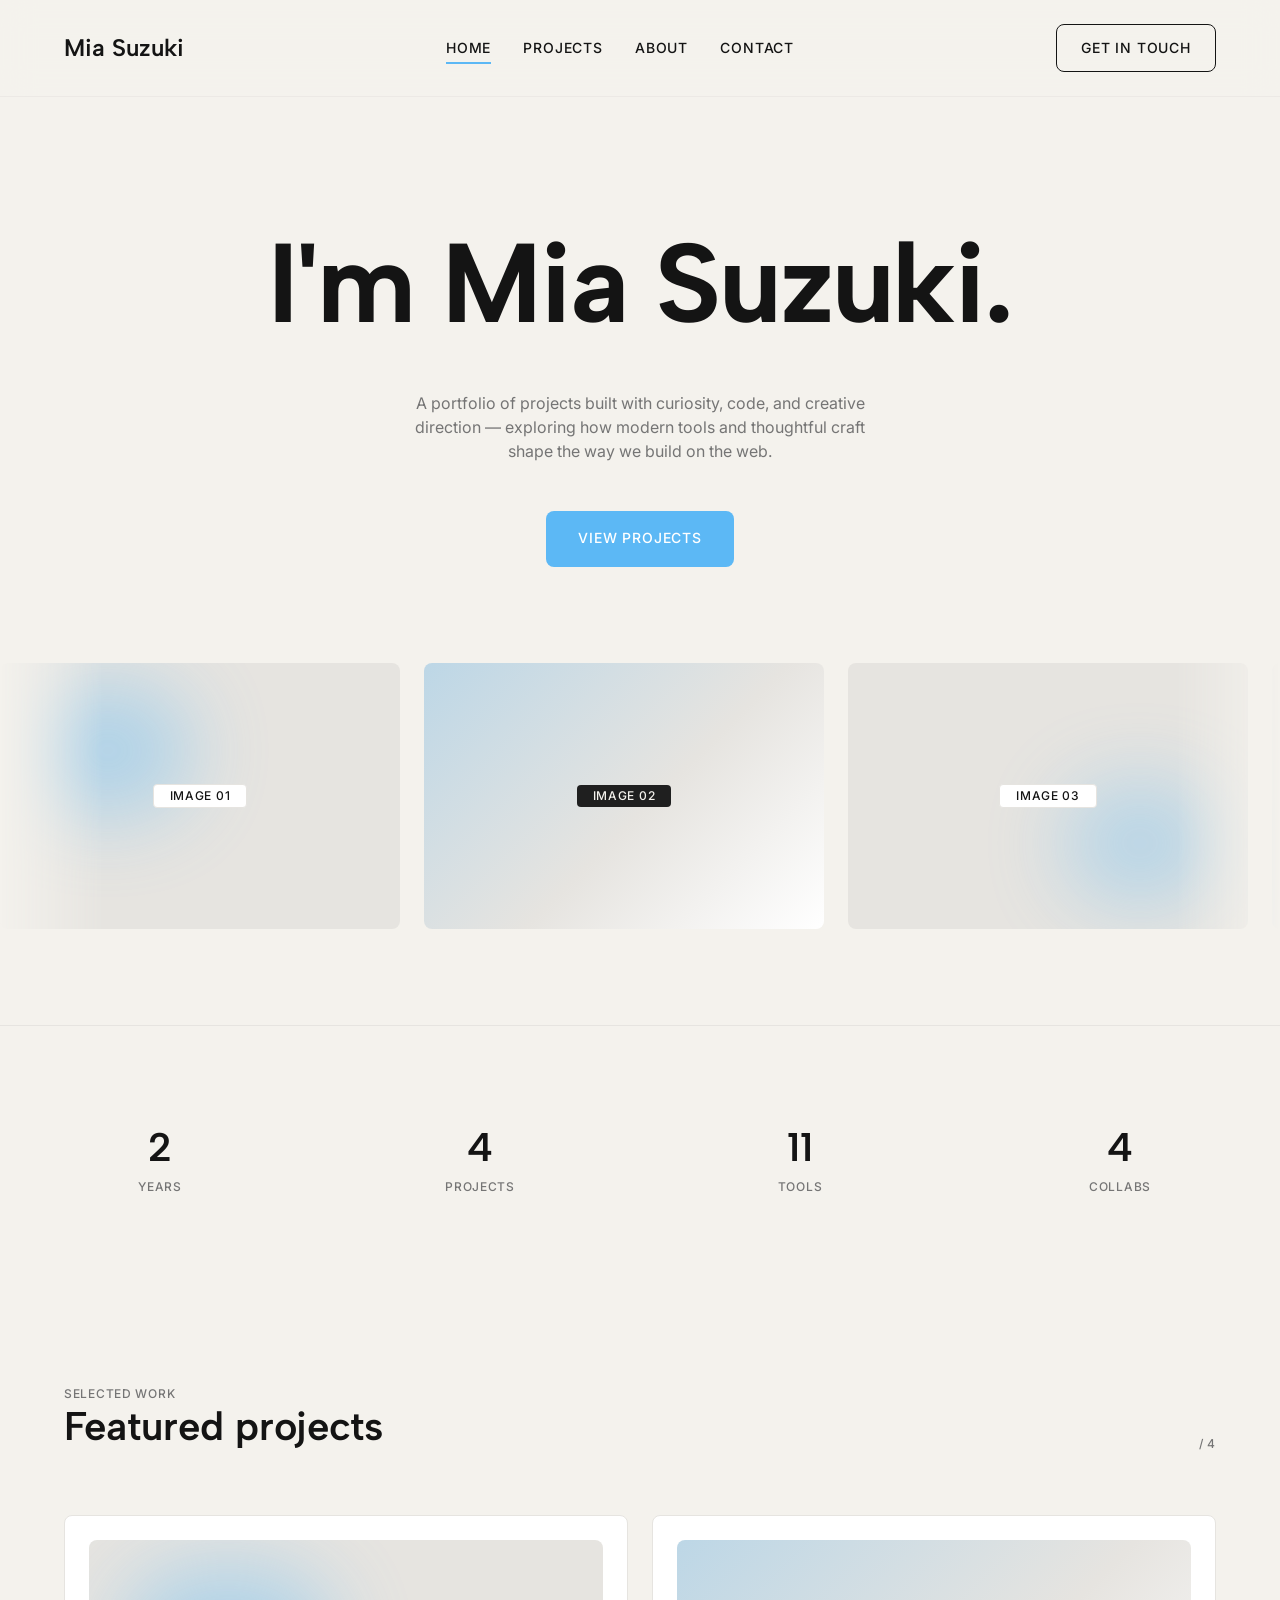
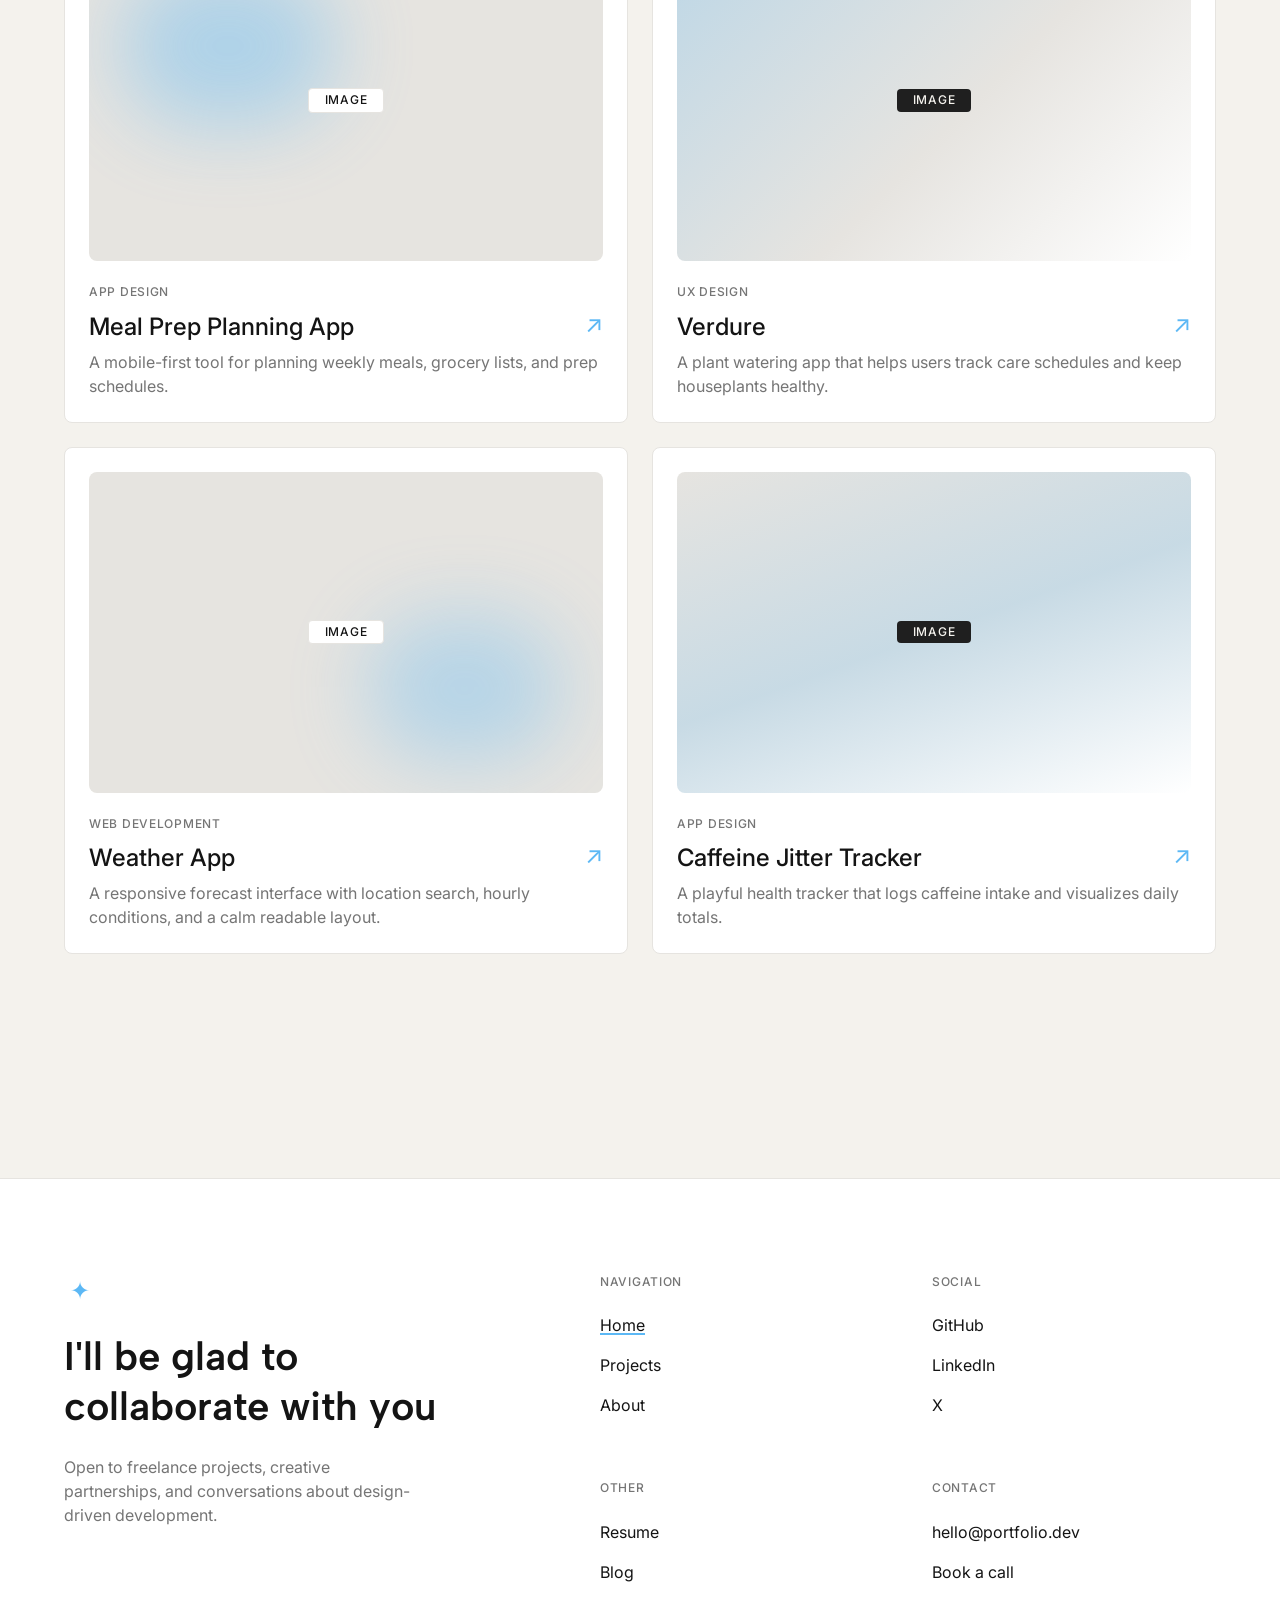
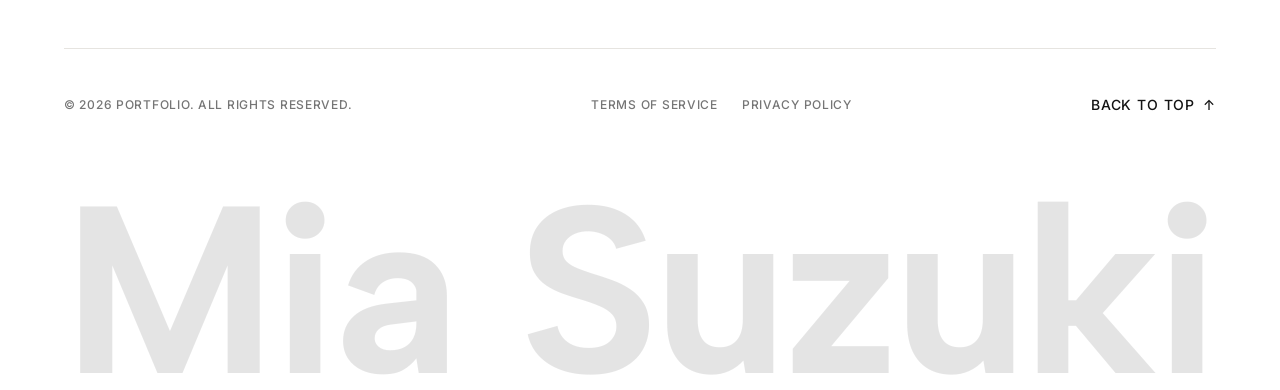
==== commit 40431f0f: "Project Pages" ====
--- a/index.html
+++ b/index.html
@@ -187,19 +187,19 @@
         <div class="projects__grid">
 
           <article class="project-card reveal">
-            <a href="#" class="project-card__link">
+            <a href="projects/meal-prep-planning-app.html" class="project-card__link">
               <div class="project-card__surface">
               <div class="project-card__media project-card__media--orb">
-                <span class="project-card__badge project-card__badge--light text-caption">Image 01</span>
+                <span class="project-card__badge project-card__badge--light text-caption">Image</span>
               </div>
               <div class="project-card__body">
-                <p class="project-card__meta text-caption">Brand System</p>
+                <p class="project-card__meta text-caption">App Design</p>
                 <div class="project-card__title-row">
-                  <h3 class="project-card__title text-title">Studio Dashboard</h3>
+                  <h3 class="project-card__title text-title">Meal Prep Planning App</h3>
                   <span class="project-card__arrow" aria-hidden="true">↗</span>
                 </div>
                 <p class="project-card__excerpt text-body">
-                  A clean project management interface built with vanilla HTML, CSS, and JavaScript.
+                  A mobile-first tool for planning weekly meals, grocery lists, and prep schedules.
                 </p>
               </div>
               </div>
@@ -207,19 +207,19 @@
           </article>
 
           <article class="project-card reveal">
-            <a href="#" class="project-card__link">
+            <a href="projects/verdure-plant-watering-app.html" class="project-card__link">
               <div class="project-card__surface">
               <div class="project-card__media project-card__media--gradient">
-                <span class="project-card__badge project-card__badge--dark text-caption">Image 02</span>
+                <span class="project-card__badge project-card__badge--dark text-caption">Image</span>
               </div>
               <div class="project-card__body">
-                <p class="project-card__meta text-caption">Creative Coding</p>
+                <p class="project-card__meta text-caption">UX Design</p>
                 <div class="project-card__title-row">
-                  <h3 class="project-card__title text-title">Skyline Generator</h3>
+                  <h3 class="project-card__title text-title">Verdure</h3>
                   <span class="project-card__arrow" aria-hidden="true">↗</span>
                 </div>
                 <p class="project-card__excerpt text-body">
-                  An interactive tool that creates architectural silhouettes from simple parameters.
+                  A plant watering app that helps users track care schedules and keep houseplants healthy.
                 </p>
               </div>
               </div>
@@ -227,19 +227,19 @@
           </article>
 
           <article class="project-card reveal">
-            <a href="#" class="project-card__link">
+            <a href="projects/weather-app.html" class="project-card__link">
               <div class="project-card__surface">
               <div class="project-card__media project-card__media--orb-alt">
-                <span class="project-card__badge project-card__badge--light text-caption">Image 03</span>
+                <span class="project-card__badge project-card__badge--light text-caption">Image</span>
               </div>
               <div class="project-card__body">
-                <p class="project-card__meta text-caption">Web Design</p>
+                <p class="project-card__meta text-caption">Web Development</p>
                 <div class="project-card__title-row">
-                  <h3 class="project-card__title text-title">Nordic Spaces</h3>
+                  <h3 class="project-card__title text-title">Weather App</h3>
                   <span class="project-card__arrow" aria-hidden="true">↗</span>
                 </div>
                 <p class="project-card__excerpt text-body">
-                  An editorial architecture portfolio inspired by Scandinavian design principles.
+                  A responsive forecast interface with location search, hourly conditions, and a calm readable layout.
                 </p>
               </div>
               </div>
@@ -247,19 +247,19 @@
           </article>
 
           <article class="project-card reveal">
-            <a href="#" class="project-card__link">
+            <a href="projects/caffeine-jitter-tracker.html" class="project-card__link">
               <div class="project-card__surface">
               <div class="project-card__media project-card__media--gradient-alt">
-                <span class="project-card__badge project-card__badge--dark text-caption">Image 04</span>
+                <span class="project-card__badge project-card__badge--dark text-caption">Image</span>
               </div>
               <div class="project-card__body">
-                <p class="project-card__meta text-caption">Tooling</p>
+                <p class="project-card__meta text-caption">App Design</p>
                 <div class="project-card__title-row">
-                  <h3 class="project-card__title text-title">Design Token Kit</h3>
+                  <h3 class="project-card__title text-title">Caffeine Jitter Tracker</h3>
                   <span class="project-card__arrow" aria-hidden="true">↗</span>
                 </div>
                 <p class="project-card__excerpt text-body">
-                  A systematic CSS token library for consistent spacing, color, and typography.
+                  A playful health tracker that logs caffeine intake and visualizes daily totals.
                 </p>
               </div>
               </div>
--- a/css/styles.css
+++ b/css/styles.css
@@ -1442,3 +1442,306 @@
     transform: none;
   }
 }
+
+/* Project case study page */
+
+.project-page {
+  padding-block: var(--space-8) var(--space-9);
+}
+
+.project-page__back {
+  display: inline-flex;
+  align-items: center;
+  gap: var(--space-2);
+  margin-bottom: var(--space-6);
+  color: var(--fg-muted);
+  transition: color var(--duration-fast) var(--easing-standard);
+}
+
+.project-page__back:hover {
+  color: var(--fg-primary);
+}
+
+.project-page__hero-block {
+  display: flex;
+  flex-direction: column;
+  gap: var(--space-6);
+  margin-bottom: var(--space-8);
+}
+
+@media (min-width: 1024px) {
+  .project-page__hero-block {
+    flex-direction: row;
+    align-items: flex-end;
+    justify-content: space-between;
+    gap: var(--space-8);
+  }
+}
+
+.project-page__hero-copy {
+  display: flex;
+  flex-direction: column;
+  gap: var(--space-4);
+  max-width: 56ch;
+}
+
+.project-page__title {
+  color: var(--fg-primary);
+}
+
+.project-page__subtitle {
+  color: var(--fg-muted);
+  max-width: 48ch;
+}
+
+.project-page__details {
+  display: grid;
+  grid-template-columns: 1fr;
+  gap: var(--space-4);
+  flex-shrink: 0;
+}
+
+@media (min-width: 640px) {
+  .project-page__details {
+    grid-template-columns: repeat(3, minmax(0, 1fr));
+    gap: var(--space-5);
+  }
+}
+
+.project-page__detail dt {
+  margin-bottom: var(--space-2);
+}
+
+.project-page__hero-cta {
+  margin-top: var(--space-2);
+}
+
+.project-page__hero-media {
+  margin-bottom: var(--space-8);
+}
+
+.project-page__placeholder {
+  position: relative;
+  display: flex;
+  align-items: center;
+  justify-content: center;
+  width: 100%;
+  overflow: hidden;
+  border-radius: var(--radius-md);
+  background-color: var(--bg-disabled);
+}
+
+.project-page__placeholder--hero {
+  aspect-ratio: 21 / 9;
+}
+
+.project-page__placeholder--wide {
+  aspect-ratio: 16 / 9;
+}
+
+.project-page__placeholder--tall {
+  aspect-ratio: 3 / 4;
+  max-width: 360px;
+  margin-inline: auto;
+}
+
+.project-page__placeholder--moodboard {
+  aspect-ratio: 16 / 10;
+  min-height: var(--space-9);
+}
+
+.project-page__placeholder-label {
+  position: relative;
+  z-index: 1;
+}
+
+.project-page__body {
+  display: flex;
+  flex-direction: column;
+  gap: var(--space-8);
+}
+
+.project-page__intro {
+  display: flex;
+  flex-direction: column;
+  gap: var(--space-6);
+  max-width: 720px;
+}
+
+.project-page__intro .text-body {
+  color: var(--fg-muted);
+}
+
+.project-page__section {
+  display: flex;
+  flex-direction: column;
+  gap: var(--space-5);
+}
+
+.project-page__section--open {
+  padding-block: var(--space-7);
+}
+
+.project-page__section .text-body {
+  color: var(--fg-muted);
+  max-width: 720px;
+}
+
+.project-page__stepper {
+  display: flex;
+  flex-wrap: nowrap;
+  gap: var(--space-2);
+  overflow-x: auto;
+  padding-bottom: var(--space-2);
+  border-bottom: var(--border-width-hairline) solid var(--border-default);
+}
+
+.project-page__step {
+  display: flex;
+  flex-direction: column;
+  align-items: center;
+  gap: var(--space-2);
+  min-width: 5rem;
+  padding-block: var(--space-3);
+  flex: 1;
+  text-align: center;
+}
+
+.project-page__step-num {
+  display: flex;
+  align-items: center;
+  justify-content: center;
+  width: var(--space-5);
+  height: var(--space-5);
+  border-radius: var(--radius-sm);
+  background-color: var(--bg-disabled);
+  font-family: var(--font-ui);
+  font-size: var(--text-caption);
+  font-weight: 500;
+  color: var(--fg-muted);
+}
+
+.project-page__step--active .project-page__step-num {
+  background-color: var(--accent-default);
+  color: var(--accent-fg);
+}
+
+.project-page__step--active .text-caption {
+  color: var(--fg-primary);
+}
+
+.project-page__process-cards {
+  display: grid;
+  grid-template-columns: 1fr;
+  gap: var(--gutter);
+}
+
+@media (min-width: 768px) {
+  .project-page__process-cards {
+    grid-template-columns: repeat(2, 1fr);
+  }
+}
+
+@media (min-width: 1024px) {
+  .project-page__process-cards {
+    grid-template-columns: repeat(4, 1fr);
+  }
+}
+
+.project-page__process-card {
+  display: flex;
+  flex-direction: column;
+  gap: var(--space-3);
+  padding: var(--inset-card);
+  background-color: var(--bg-surface);
+  border: var(--border-width-hairline) solid var(--border-default);
+  border-radius: var(--radius-md);
+}
+
+.project-page__process-card .text-body {
+  max-width: none;
+}
+
+.project-page__panel {
+  padding: var(--space-5);
+  background-color: var(--bg-surface);
+  border: var(--border-width-hairline) solid var(--border-default);
+  border-radius: var(--radius-md);
+}
+
+@media (min-width: 768px) {
+  .project-page__panel {
+    padding: var(--space-6);
+  }
+}
+
+.project-page__style-guide {
+  display: flex;
+  flex-direction: column;
+  gap: var(--space-6);
+}
+
+.project-page__swatches {
+  display: flex;
+  flex-wrap: wrap;
+  gap: var(--space-3);
+}
+
+.project-page__swatch {
+  display: flex;
+  flex-direction: column;
+  gap: var(--space-2);
+  min-width: 4.5rem;
+}
+
+.project-page__swatch-color {
+  width: var(--space-7);
+  height: var(--space-7);
+  border-radius: var(--radius-sm);
+  border: var(--border-width-hairline) solid var(--border-default);
+}
+
+.project-page__type-samples {
+  display: flex;
+  flex-direction: column;
+  gap: var(--space-4);
+  padding-block: var(--space-4);
+  border-block: var(--border-width-hairline) solid var(--border-default);
+}
+
+.project-page__components {
+  display: flex;
+  flex-wrap: wrap;
+  align-items: center;
+  gap: var(--space-3);
+}
+
+.project-page__gallery {
+  display: flex;
+  flex-direction: column;
+  gap: var(--gutter);
+}
+
+.project-page__gallery .project-page__placeholder--wide {
+  aspect-ratio: 16 / 10;
+}
+
+.project-page__deploy {
+  display: flex;
+  flex-direction: column;
+  gap: var(--space-5);
+  max-width: 720px;
+}
+
+.project-page__reflection {
+  display: flex;
+  flex-direction: column;
+  gap: var(--space-4);
+  max-width: 720px;
+  padding-top: var(--space-8);
+  border-top: var(--border-width-hairline) solid var(--border-default);
+}
+
+.project-page__reflection .text-body {
+  color: var(--fg-muted);
+}
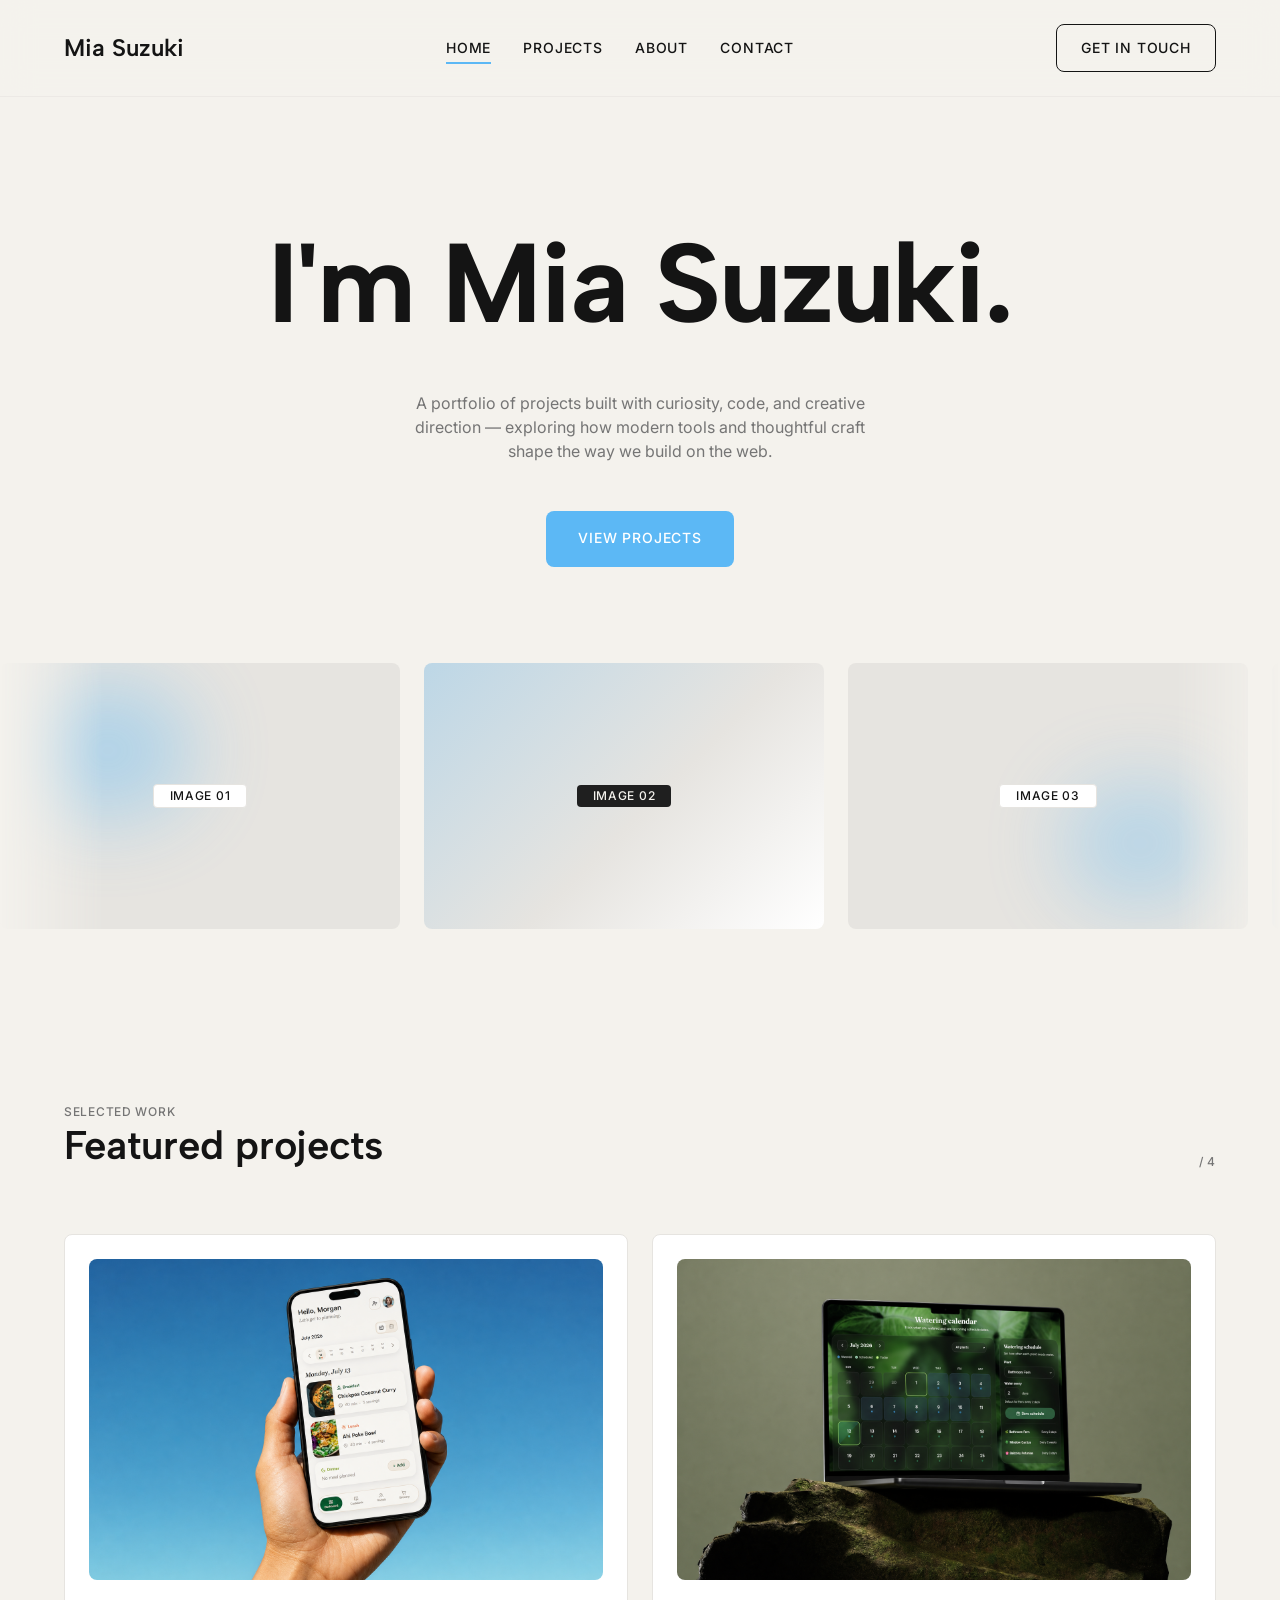
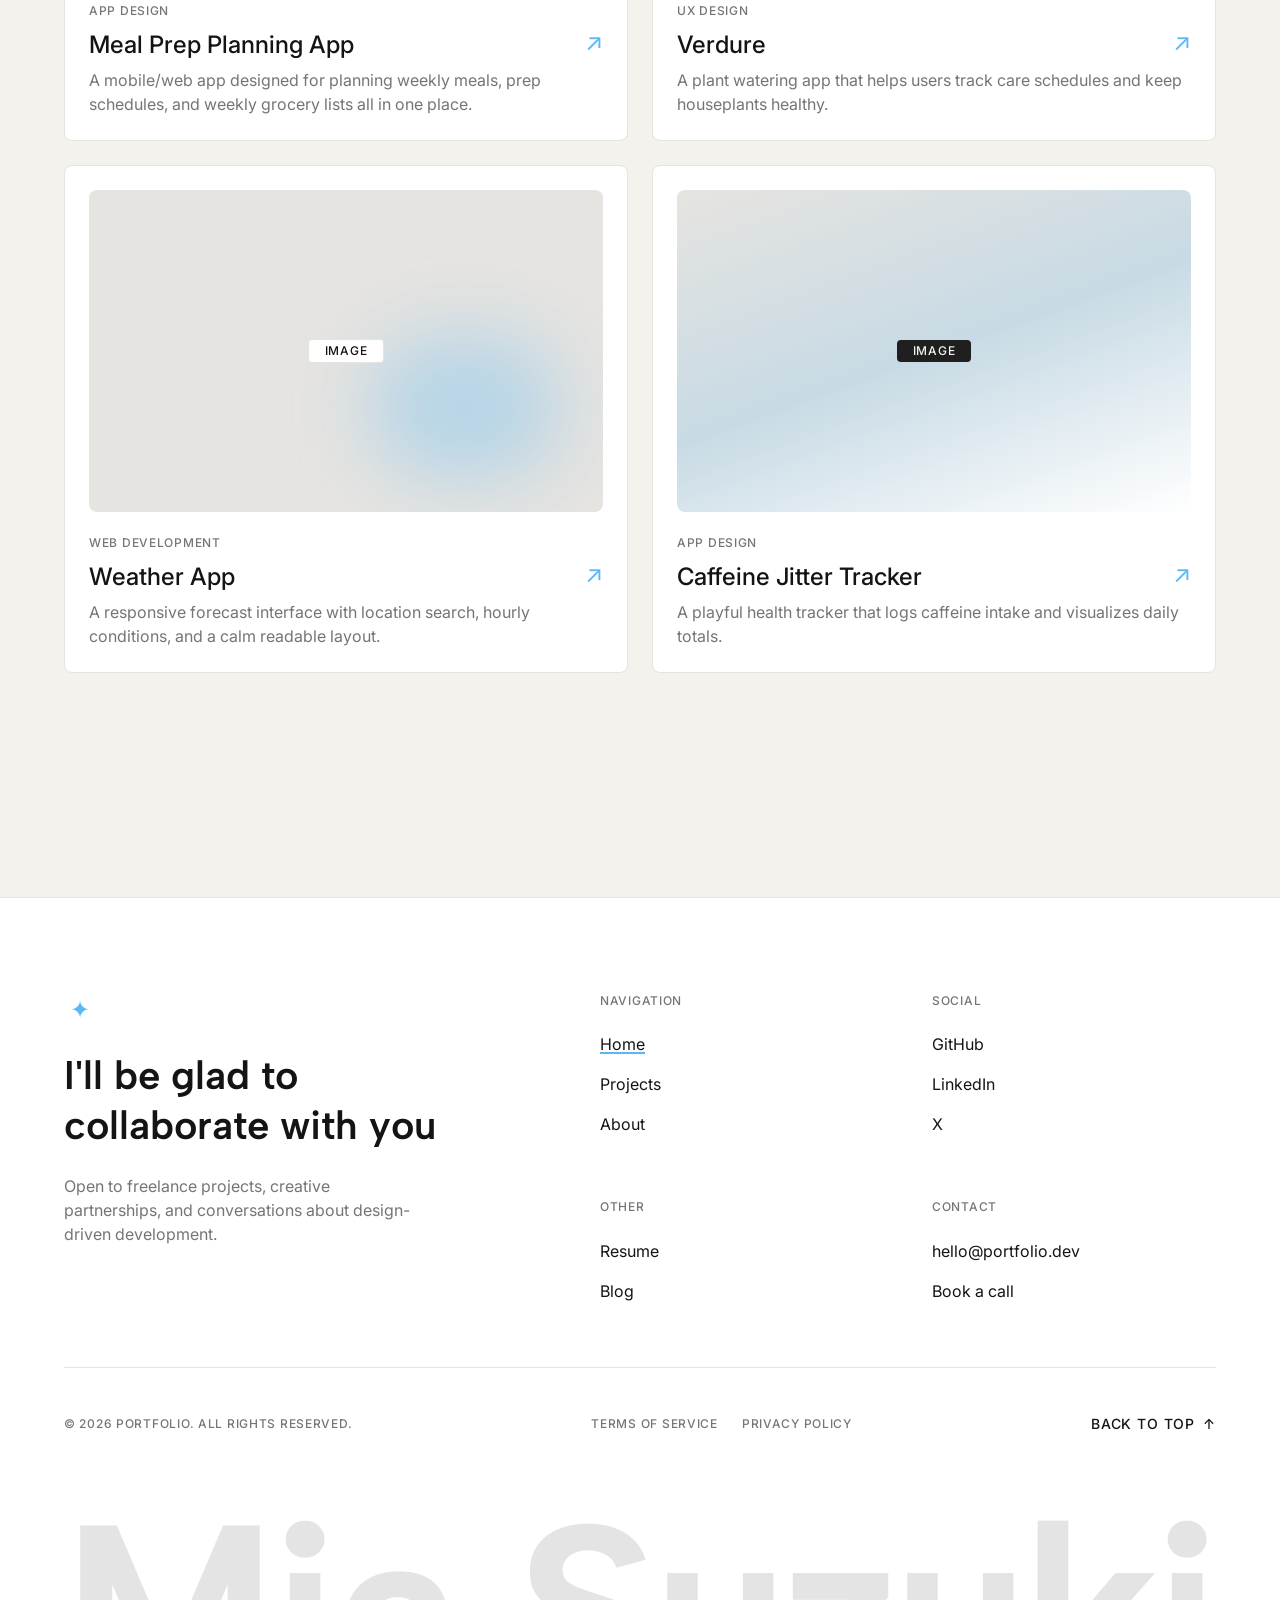
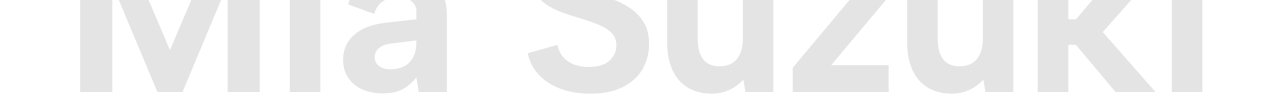
==== commit 7dfdf5e8: "Changes" ====
--- a/index.html
+++ b/index.html
@@ -148,29 +148,6 @@
           </ul>
         </div>
       </div>
-
-      <dl class="hero__stats">
-          <div>
-            <dt class="sr-only">Years learning</dt>
-            <dd class="hero__stat-value" data-count="2">0</dd>
-            <dd class="text-caption">Years</dd>
-          </div>
-          <div>
-            <dt class="sr-only">Projects completed</dt>
-            <dd class="hero__stat-value" data-count="4">0</dd>
-            <dd class="text-caption">Projects</dd>
-          </div>
-          <div>
-            <dt class="sr-only">Technologies explored</dt>
-            <dd class="hero__stat-value" data-count="12">0</dd>
-            <dd class="text-caption">Tools</dd>
-          </div>
-          <div>
-            <dt class="sr-only">Collaborations</dt>
-            <dd class="hero__stat-value" data-count="4">0</dd>
-            <dd class="text-caption">Collabs</dd>
-          </div>
-        </dl>
     </section>
 
     <!-- Featured Projects -->
@@ -189,8 +166,14 @@
           <article class="project-card reveal">
             <a href="projects/meal-prep-planning-app.html" class="project-card__link">
               <div class="project-card__surface">
-              <div class="project-card__media project-card__media--orb">
-                <span class="project-card__badge project-card__badge--light text-caption">Image</span>
+              <div class="project-card__media">
+                <img
+                  class="project-card__image"
+                  src="meal-prep-planning-app/images/hero-phone.png"
+                  alt="Hand holding a phone showing the Meal Prep Planner dashboard against a clear blue sky"
+                  width="1536"
+                  height="1024"
+                >
               </div>
               <div class="project-card__body">
                 <p class="project-card__meta text-caption">App Design</p>
@@ -199,7 +182,7 @@
                   <span class="project-card__arrow" aria-hidden="true">↗</span>
                 </div>
                 <p class="project-card__excerpt text-body">
-                  A mobile-first tool for planning weekly meals, grocery lists, and prep schedules.
+                  A mobile/web app designed for planning weekly meals, prep schedules, and weekly grocery lists all in one place.
                 </p>
               </div>
               </div>
@@ -209,8 +192,14 @@
           <article class="project-card reveal">
             <a href="projects/verdure-plant-watering-app.html" class="project-card__link">
               <div class="project-card__surface">
-              <div class="project-card__media project-card__media--gradient">
-                <span class="project-card__badge project-card__badge--dark text-caption">Image</span>
+              <div class="project-card__media">
+                <img
+                  class="project-card__image"
+                  src="verdure-plant-watering-app/images/hero-laptop.png"
+                  alt="Laptop on a mossy rock showing the Verdure watering calendar against a sage green background"
+                  width="1536"
+                  height="1024"
+                >
               </div>
               <div class="project-card__body">
                 <p class="project-card__meta text-caption">UX Design</p>
--- a/css/styles.css
+++ b/css/styles.css
@@ -450,7 +450,7 @@
 /* Hero */
 
 .hero {
-  padding-block: var(--space-9) var(--space-8);
+  padding-block: var(--space-9) var(--space-6);
   width: 100%;
   max-width: 100%;
   overflow-x: clip;
@@ -606,7 +606,7 @@
 /* Featured projects */
 
 .projects {
-  padding-block: var(--space-8) var(--space-9);
+  padding-block: var(--space-5) var(--space-9);
 }
 
 .projects__header {
@@ -644,7 +644,14 @@
 
 /* Project card */
 
+.project-card {
+  height: 100%;
+}
+
 .project-card__surface {
+  display: flex;
+  flex-direction: column;
+  height: 100%;
   background-color: var(--bg-surface);
   border-radius: var(--radius-md);
   border: var(--border-width-hairline) solid var(--border-default);
@@ -663,7 +670,9 @@
 }
 
 .project-card__link {
-  display: block;
+  display: flex;
+  flex-direction: column;
+  height: 100%;
   color: inherit;
 }
 
@@ -687,8 +696,17 @@
   background-color: var(--bg-disabled);
 }
 
+.project-card__image {
+  display: block;
+  width: 100%;
+  height: 100%;
+  object-fit: cover;
+  object-position: center;
+}
+
 .project-card__media--orb::before,
-.hero__ticker-placeholder.project-card__media--orb::before {
+.hero__ticker-placeholder.project-card__media--orb::before,
+.project-page__placeholder.project-card__media--orb::before {
   content: "";
   position: absolute;
   top: 8%;
@@ -702,7 +720,8 @@
 }
 
 .project-card__media--orb-alt::before,
-.hero__ticker-placeholder.project-card__media--orb-alt::before {
+.hero__ticker-placeholder.project-card__media--orb-alt::before,
+.project-page__placeholder.project-card__media--orb-alt::before {
   content: "";
   position: absolute;
   bottom: 10%;
@@ -716,7 +735,8 @@
 }
 
 .project-card__media--gradient,
-.hero__ticker-placeholder.project-card__media--gradient {
+.hero__ticker-placeholder.project-card__media--gradient,
+.project-page__placeholder.project-card__media--gradient {
   background: linear-gradient(
     135deg,
     color-mix(in srgb, var(--accent-default) 30%, var(--bg-disabled)) 0%,
@@ -726,7 +746,8 @@
 }
 
 .project-card__media--gradient-alt,
-.hero__ticker-placeholder.project-card__media--gradient-alt {
+.hero__ticker-placeholder.project-card__media--gradient-alt,
+.project-page__placeholder.project-card__media--gradient-alt {
   background: linear-gradient(
     160deg,
     var(--bg-disabled) 0%,
@@ -756,6 +777,7 @@
 .project-card__body {
   display: flex;
   flex-direction: column;
+  flex: 1;
   gap: var(--space-2);
 }
 
@@ -789,6 +811,7 @@
 }
 
 .project-card__excerpt {
+  flex: 1;
   color: var(--fg-muted);
 }
 
@@ -1463,42 +1486,38 @@
 }
 
 .project-page__hero-block {
-  display: flex;
-  flex-direction: column;
+  display: grid;
   gap: var(--space-6);
   margin-bottom: var(--space-8);
 }
 
-@media (min-width: 1024px) {
-  .project-page__hero-block {
-    flex-direction: row;
-    align-items: flex-end;
-    justify-content: space-between;
-    gap: var(--space-8);
-  }
-}
-
 .project-page__hero-copy {
   display: flex;
   flex-direction: column;
   gap: var(--space-4);
-  max-width: 56ch;
+  min-width: 0;
 }
 
 .project-page__title {
   color: var(--fg-primary);
+}
+
+.project-page__title.text-display {
+  font-size: var(--text-h1);
+  line-height: var(--leading-tight);
+  letter-spacing: var(--tracking-tight);
 }
 
 .project-page__subtitle {
   color: var(--fg-muted);
-  max-width: 48ch;
+  max-width: 42rem;
 }
 
 .project-page__details {
   display: grid;
   grid-template-columns: 1fr;
   gap: var(--space-4);
-  flex-shrink: 0;
+  width: 100%;
 }
 
 @media (min-width: 640px) {
@@ -1516,27 +1535,46 @@
   margin-top: var(--space-2);
 }
 
+.project-page__hero-copy .project-page__details {
+  margin-top: var(--space-2);
+}
+
 .project-page__hero-media {
-  margin-bottom: var(--space-8);
+  width: 100%;
+  min-width: 0;
+}
+
+.project-page__hero-image {
+  display: block;
+  width: 100%;
+  height: auto;
+  border-radius: var(--radius-md);
+  object-fit: cover;
 }
 
 .project-page__placeholder {
   position: relative;
-  display: flex;
-  align-items: center;
-  justify-content: center;
+  display: block;
   width: 100%;
   overflow: hidden;
   border-radius: var(--radius-md);
   background-color: var(--bg-disabled);
 }
 
+.project-page__placeholder[class*="project-card__media--"] {
+  display: flex;
+  align-items: center;
+  justify-content: center;
+}
+
 .project-page__placeholder--hero {
   aspect-ratio: 21 / 9;
+  min-height: 12rem;
 }
 
 .project-page__placeholder--wide {
   aspect-ratio: 16 / 9;
+  min-height: 10rem;
 }
 
 .project-page__placeholder--tall {
@@ -1550,6 +1588,15 @@
   min-height: var(--space-9);
 }
 
+.project-page__moodboard,
+.project-page__sketch {
+  display: block;
+  width: auto;
+  max-width: 100%;
+  height: auto;
+  border-radius: var(--radius-md);
+}
+
 .project-page__placeholder-label {
   position: relative;
   z-index: 1;
@@ -1559,13 +1606,20 @@
   display: flex;
   flex-direction: column;
   gap: var(--space-8);
+  max-width: 40rem;
+}
+
+@media (min-width: 768px) {
+  .project-page__body {
+    max-width: none;
+  }
 }
 
 .project-page__intro {
   display: flex;
   flex-direction: column;
   gap: var(--space-6);
-  max-width: 720px;
+  max-width: 45rem;
 }
 
 .project-page__intro .text-body {
@@ -1576,6 +1630,19 @@
   display: flex;
   flex-direction: column;
   gap: var(--space-5);
+  max-width: 45rem;
+}
+
+.project-page__section--open,
+.project-page__section:has(.project-page__gallery),
+.project-page__section:has(.project-page__mockups),
+.project-page__section:has(.project-page__panel),
+.project-page__section:has(.project-page__placeholder--wide),
+.project-page__section:has(.project-page__placeholder--moodboard),
+.project-page__section:has(.project-page__moodboard),
+.project-page__section:has(.project-page__sketch),
+.project-page__section:has(.project-page__carousel) {
+  max-width: none;
 }
 
 .project-page__section--open {
@@ -1584,16 +1651,85 @@
 
 .project-page__section .text-body {
   color: var(--fg-muted);
-  max-width: 720px;
+  max-width: 45rem;
+}
+
+.project-page__process {
+  display: flex;
+  flex-direction: column;
+  gap: var(--space-5);
+  max-width: none;
+}
+
+.project-page__process-nav {
+  display: grid;
+  grid-template-columns: auto minmax(0, 1fr) auto;
+  align-items: start;
+  gap: var(--space-3);
+  max-width: none;
+}
+
+.project-page__process-main {
+  display: flex;
+  flex-direction: column;
+  gap: var(--space-5);
+  min-width: 0;
+}
+
+.project-page__process-arrow {
+  display: inline-flex;
+  align-items: center;
+  justify-content: center;
+  align-self: start;
+  margin-top: var(--space-3);
+  width: var(--space-5);
+  height: var(--space-5);
+  border: var(--border-width-hairline) solid var(--border-default);
+  border-radius: var(--radius-sm);
+  background-color: var(--bg-surface);
+  color: var(--fg-primary);
+  cursor: pointer;
+  transition:
+    border-color var(--duration-fast) var(--easing-standard),
+    color var(--duration-fast) var(--easing-standard),
+    background-color var(--duration-fast) var(--easing-standard);
+}
+
+.project-page__process-arrow:hover:not(:disabled) {
+  border-color: var(--border-strong);
+  color: var(--fg-primary);
+}
+
+.project-page__process-arrow:focus-visible {
+  outline: none;
+  box-shadow: var(--shadow-focus);
+}
+
+.project-page__process-arrow:disabled {
+  color: var(--fg-subtle);
+  background-color: var(--bg-disabled);
+  border-color: var(--border-default);
+  cursor: not-allowed;
+}
+
+.project-page__process-chevron {
+  display: block;
+  flex-shrink: 0;
 }
 
 .project-page__stepper {
-  display: flex;
-  flex-wrap: nowrap;
+  display: grid;
+  grid-template-columns: repeat(4, minmax(0, 1fr));
   gap: var(--space-2);
-  overflow-x: auto;
-  padding-bottom: var(--space-2);
+  padding: 0;
+  margin: 0;
+  list-style: none;
   border-bottom: var(--border-width-hairline) solid var(--border-default);
+  max-width: none;
+}
+
+.project-page__stepper--three {
+  grid-template-columns: repeat(3, minmax(0, 1fr));
 }
 
 .project-page__step {
@@ -1601,10 +1737,31 @@
   flex-direction: column;
   align-items: center;
   gap: var(--space-2);
-  min-width: 5rem;
-  padding-block: var(--space-3);
-  flex: 1;
+  min-width: 0;
+  padding: var(--space-3) var(--space-2);
+  border: none;
+  border-bottom: var(--border-width-strong) solid transparent;
+  margin-bottom: calc(var(--border-width-hairline) * -1);
+  background: transparent;
+  color: var(--fg-muted);
+  cursor: pointer;
   text-align: center;
+  transition:
+    color var(--duration-fast) var(--easing-standard),
+    border-color var(--duration-base) var(--easing-standard);
+}
+
+.project-page__step:hover {
+  color: var(--fg-primary);
+}
+
+.project-page__step:focus-visible {
+  outline: none;
+  box-shadow: var(--shadow-focus);
+}
+
+.project-page__step .text-caption {
+  color: inherit;
 }
 
 .project-page__step-num {
@@ -1619,6 +1776,14 @@
   font-size: var(--text-caption);
   font-weight: 500;
   color: var(--fg-muted);
+  transition:
+    background-color var(--duration-fast) var(--easing-standard),
+    color var(--duration-fast) var(--easing-standard);
+}
+
+.project-page__step--active {
+  color: var(--fg-primary);
+  border-bottom-color: var(--accent-default);
 }
 
 .project-page__step--active .project-page__step-num {
@@ -1626,40 +1791,101 @@
   color: var(--accent-fg);
 }
 
-.project-page__step--active .text-caption {
-  color: var(--fg-primary);
-}
-
-.project-page__process-cards {
+.project-page__process-panels {
   display: grid;
-  grid-template-columns: 1fr;
+  grid-template-columns: repeat(4, minmax(0, 1fr));
   gap: var(--gutter);
-}
-
-@media (min-width: 768px) {
-  .project-page__process-cards {
-    grid-template-columns: repeat(2, 1fr);
-  }
-}
-
-@media (min-width: 1024px) {
-  .project-page__process-cards {
-    grid-template-columns: repeat(4, 1fr);
-  }
-}
-
-.project-page__process-card {
+  max-width: none;
+  overflow: visible;
+}
+
+.project-page__process-panels--three {
+  grid-template-columns: repeat(3, minmax(0, 1fr));
+}
+
+.project-page__process-panels--three .project-page__process-panel {
+  width: min(200%, 42rem);
+}
+
+.project-page__process-panels--three .project-page__process-panel[data-process-index="0"] {
+  grid-column: 1;
+  justify-self: start;
+}
+
+.project-page__process-panels--three .project-page__process-panel[data-process-index="1"] {
+  grid-column: 2;
+  justify-self: center;
+}
+
+.project-page__process-panels--three .project-page__process-panel[data-process-index="2"] {
+  grid-column: 3;
+  justify-self: end;
+}
+
+.project-page__process-panel {
   display: flex;
   flex-direction: column;
   gap: var(--space-3);
+  width: min(260%, 42rem);
+  max-width: 42rem;
   padding: var(--inset-card);
   background-color: var(--bg-surface);
   border: var(--border-width-hairline) solid var(--border-default);
   border-radius: var(--radius-md);
-}
-
-.project-page__process-card .text-body {
+  box-sizing: border-box;
+  z-index: 1;
+}
+
+.project-page__process-panel[hidden] {
+  display: none;
+}
+
+.project-page__process-panel[data-process-index="0"] {
+  grid-column: 1;
+  justify-self: start;
+}
+
+.project-page__process-panel[data-process-index="1"] {
+  grid-column: 2;
+  justify-self: center;
+}
+
+.project-page__process-panel[data-process-index="2"] {
+  grid-column: 3;
+  justify-self: center;
+}
+
+.project-page__process-panel[data-process-index="3"] {
+  grid-column: 4;
+  justify-self: end;
+}
+
+.project-page__process-panel .text-body {
   max-width: none;
+  color: var(--fg-muted);
+}
+
+@media (max-width: 767px) {
+  .project-page__process-panels,
+  .project-page__process-panels--three {
+    grid-template-columns: 1fr;
+  }
+
+  .project-page__process-panel {
+    width: 100%;
+    max-width: none;
+  }
+
+  .project-page__process-panel[data-process-index="0"],
+  .project-page__process-panel[data-process-index="1"],
+  .project-page__process-panel[data-process-index="2"],
+  .project-page__process-panel[data-process-index="3"],
+  .project-page__process-panels--three .project-page__process-panel[data-process-index="0"],
+  .project-page__process-panels--three .project-page__process-panel[data-process-index="1"],
+  .project-page__process-panels--three .project-page__process-panel[data-process-index="2"] {
+    grid-column: 1;
+    justify-self: stretch;
+  }
 }
 
 .project-page__panel {
@@ -1667,6 +1893,7 @@
   background-color: var(--bg-surface);
   border: var(--border-width-hairline) solid var(--border-default);
   border-radius: var(--radius-md);
+  max-width: none;
 }
 
 @media (min-width: 768px) {
@@ -1720,24 +1947,474 @@
   display: flex;
   flex-direction: column;
   gap: var(--gutter);
+  width: 100%;
+  max-width: none;
 }
 
 .project-page__gallery .project-page__placeholder--wide {
   aspect-ratio: 16 / 10;
+  min-height: 12rem;
+}
+
+.project-page__mockups {
+  display: grid;
+  gap: var(--space-7);
+  align-items: end;
+  justify-items: center;
+  width: 100%;
+}
+
+@media (min-width: 900px) {
+  .project-page__mockups {
+    grid-template-columns: minmax(0, 1.4fr) minmax(0, 0.7fr);
+    gap: var(--space-8);
+  }
+}
+
+.device-mockup {
+  display: flex;
+  flex-direction: column;
+  align-items: center;
+  gap: var(--space-4);
+  margin: 0;
+  width: 100%;
+}
+
+.device-mockup__trigger {
+  display: block;
+  width: 100%;
+  margin: 0;
+  padding: 0;
+  border: none;
+  background: transparent;
+  cursor: zoom-in;
+  text-align: left;
+}
+
+.device-mockup__trigger:focus-visible {
+  outline: none;
+  box-shadow: var(--shadow-focus);
+  border-radius: var(--radius-md);
+}
+
+.device-mockup--desktop .device-mockup__trigger {
+  border-radius: 14px;
+  overflow: hidden;
+  background-color: #1c1c1c;
+  box-shadow:
+    0 18px 40px rgb(0 0 0 / 0.14),
+    0 2px 8px rgb(0 0 0 / 0.08);
+}
+
+.device-mockup__browser {
+  display: flex;
+  align-items: center;
+  gap: var(--space-3);
+  padding: 10px 14px;
+  background-color: #2a2a2a;
+}
+
+.device-mockup__dots {
+  display: inline-flex;
+  gap: 6px;
+  flex-shrink: 0;
+}
+
+.device-mockup__dots span {
+  width: 10px;
+  height: 10px;
+  border-radius: 50%;
+  background-color: #ff5f57;
+}
+
+.device-mockup__dots span:nth-child(2) {
+  background-color: #febc2e;
+}
+
+.device-mockup__dots span:nth-child(3) {
+  background-color: #28c840;
+}
+
+.device-mockup__url {
+  flex: 1;
+  min-width: 0;
+  padding: 5px 12px;
+  border-radius: 999px;
+  background-color: #1a1a1a;
+  color: #b5b5b5;
+  font-family: var(--font-ui);
+  font-size: 11px;
+  line-height: 1.2;
+  white-space: nowrap;
+  overflow: hidden;
+  text-overflow: ellipsis;
+}
+
+.device-mockup--desktop .device-mockup__screen {
+  display: block;
+  width: 100%;
+  background-color: var(--bg-surface);
+}
+
+.device-mockup--desktop .device-mockup__screen img {
+  display: block;
+  width: 100%;
+  height: auto;
+}
+
+.device-mockup--desktop .device-mockup__screen--cover-top {
+  aspect-ratio: 16 / 10;
+  overflow: hidden;
+}
+
+.device-mockup--desktop .device-mockup__screen--cover-top img {
+  width: 100%;
+  height: 100%;
+  object-fit: cover;
+  object-position: top center;
+}
+
+.device-mockup--mobile {
+  max-width: 270px;
+}
+
+@media (min-width: 900px) {
+  .device-mockup--mobile {
+    max-width: 290px;
+    justify-self: center;
+  }
+}
+
+.device-mockup--mobile .device-mockup__trigger {
+  width: 100%;
+}
+
+.device-mockup__phone {
+  position: relative;
+  display: block;
+  width: 100%;
+  padding: 11px;
+  border-radius: 48px;
+  background:
+    linear-gradient(155deg, #555 0%, #2e2e2e 22%, #171717 70%, #0c0c0c 100%);
+  box-shadow:
+    0 30px 60px rgb(0 0 0 / 0.24),
+    0 10px 20px rgb(0 0 0 / 0.12),
+    inset 0 0 0 1.5px rgb(255 255 255 / 0.14),
+    inset 0 0 0 7px #1c1c1c;
+}
+
+.device-mockup__bezel {
+  position: relative;
+  display: block;
+  overflow: hidden;
+  border-radius: 38px;
+  background-color: #0a0a0a;
+}
+
+.device-mockup__btn {
+  position: absolute;
+  z-index: 2;
+  background: linear-gradient(90deg, #3a3a3a, #222);
+  box-shadow: inset 0 0 0 1px rgb(255 255 255 / 0.1);
+}
+
+.device-mockup__btn--silent {
+  top: 17%;
+  left: -3px;
+  width: 3px;
+  height: 4.5%;
+  border-radius: 2px 0 0 2px;
+}
+
+.device-mockup__btn--volume-up {
+  top: 24%;
+  left: -3px;
+  width: 3px;
+  height: 7.5%;
+  border-radius: 2px 0 0 2px;
+}
+
+.device-mockup__btn--volume-down {
+  top: 34%;
+  left: -3px;
+  width: 3px;
+  height: 7.5%;
+  border-radius: 2px 0 0 2px;
+}
+
+.device-mockup__btn--power {
+  top: 27%;
+  right: -3px;
+  width: 3px;
+  height: 11%;
+  border-radius: 0 2px 2px 0;
+}
+
+.device-mockup__island {
+  position: absolute;
+  top: 11px;
+  left: 50%;
+  z-index: 2;
+  width: 34%;
+  height: 24px;
+  border-radius: 999px;
+  background-color: #050505;
+  transform: translateX(-50%);
+  box-shadow: inset 0 0 0 1px rgb(255 255 255 / 0.05);
+}
+
+.device-mockup--mobile .device-mockup__screen {
+  display: block;
+  overflow: hidden;
+  border-radius: 38px;
+  padding-top: 36px;
+  background-color: #ffffff;
+}
+
+.device-mockup--mobile .device-mockup__screen img {
+  display: block;
+  width: 100%;
+  height: auto;
+}
+
+.device-mockup--mobile .device-mockup__screen--match-prep {
+  position: relative;
+  padding-top: 0;
+  aspect-ratio: 523 / 978;
+  background-color: #0a0f0c;
+}
+
+.device-mockup--mobile .device-mockup__screen--match-prep img {
+  position: absolute;
+  inset: 0;
+  width: 100%;
+  height: 100%;
+  object-fit: cover;
+  object-position: top center;
+}
+
+.device-mockup__phone--ratio {
+  aspect-ratio: 9 / 19.5;
+}
+
+.device-mockup__phone--ratio .device-mockup__bezel {
+  height: 100%;
+}
+
+.device-mockup--mobile .device-mockup__screen--cover-top {
+  position: absolute;
+  inset: 0;
+  padding-top: 0;
+  background-color: #0a0f0c;
+}
+
+.device-mockup--mobile .device-mockup__screen--cover-top img {
+  width: 100%;
+  height: 100%;
+  object-fit: cover;
+  object-position: top center;
+}
+
+.device-mockup__home {
+  position: absolute;
+  left: 50%;
+  bottom: 7px;
+  z-index: 2;
+  width: 36%;
+  height: 4px;
+  border-radius: 999px;
+  background-color: rgb(0 0 0 / 0.28);
+  transform: translateX(-50%);
+  pointer-events: none;
+}
+
+.device-mockup figcaption {
+  margin: 0;
+  color: var(--fg-muted);
+  text-align: center;
+}
+
+.project-page__carousel {
+  display: flex;
+  flex-direction: column;
+  gap: var(--space-5);
+  width: 100%;
+}
+
+.project-page__mockups + .project-page__carousel {
+  margin-top: var(--space-8);
+}
+
+.project-page__carousel-viewport {
+  width: 100%;
+  height: min(70vh, 36rem);
+  overflow: hidden;
+  border-radius: var(--radius-md);
+  background-color: var(--bg-disabled);
+}
+
+.project-page__carousel-track {
+  list-style: none;
+  margin: 0;
+  padding: 0;
+  height: 100%;
+}
+
+.project-page__carousel-slide {
+  margin: 0;
+  height: 100%;
+}
+
+.project-page__carousel-slide[hidden] {
+  display: none;
+}
+
+.project-page__carousel-zoom {
+  display: flex;
+  align-items: center;
+  justify-content: center;
+  width: 100%;
+  height: 100%;
+  margin: 0;
+  padding: var(--space-4);
+  border: none;
+  background: transparent;
+  cursor: zoom-in;
+}
+
+.project-page__carousel-zoom:focus-visible {
+  outline: none;
+  box-shadow: inset var(--shadow-focus);
+}
+
+.project-page__carousel-zoom img {
+  display: block;
+  width: auto;
+  max-width: 100%;
+  height: 100%;
+  object-fit: contain;
+}
+
+.project-page__carousel-controls {
+  display: flex;
+  align-items: center;
+  justify-content: center;
+  gap: var(--space-4);
+}
+
+.project-page__carousel-arrow {
+  display: inline-flex;
+  align-items: center;
+  justify-content: center;
+  width: var(--space-5);
+  height: var(--space-5);
+  border: var(--border-width-hairline) solid var(--border-default);
+  border-radius: var(--radius-sm);
+  background-color: var(--bg-surface);
+  color: var(--fg-primary);
+  cursor: pointer;
+  transition:
+    border-color var(--duration-fast) var(--easing-standard),
+    color var(--duration-fast) var(--easing-standard),
+    background-color var(--duration-fast) var(--easing-standard);
+}
+
+.project-page__carousel-arrow:hover:not(:disabled) {
+  border-color: var(--border-strong);
+}
+
+.project-page__carousel-arrow:focus-visible {
+  outline: none;
+  box-shadow: var(--shadow-focus);
+}
+
+.project-page__carousel-arrow:disabled {
+  color: var(--fg-subtle);
+  background-color: var(--bg-disabled);
+  cursor: not-allowed;
+}
+
+.project-page__carousel-status {
+  margin: 0;
+  min-width: 3.5rem;
+  text-align: center;
+  color: var(--fg-muted);
+}
+
+.lightbox {
+  position: fixed;
+  inset: 0;
+  z-index: var(--z-modal);
+  display: flex;
+  align-items: center;
+  justify-content: center;
+  padding: var(--space-6);
+  background-color: rgb(0 0 0 / 0.72);
+}
+
+.lightbox[hidden] {
+  display: none;
+}
+
+.lightbox__dialog {
+  position: relative;
+  display: flex;
+  align-items: center;
+  justify-content: center;
+  max-width: min(96vw, 90rem);
+  max-height: 92vh;
+}
+
+.lightbox__image {
+  display: block;
+  width: auto;
+  height: auto;
+  max-width: 100%;
+  max-height: 92vh;
+  object-fit: contain;
+  border-radius: var(--radius-sm);
+  background-color: var(--bg-surface);
+}
+
+.lightbox__close {
+  position: absolute;
+  top: var(--space-4);
+  right: var(--space-4);
+  z-index: 1;
+  display: inline-flex;
+  align-items: center;
+  justify-content: center;
+  width: var(--space-5);
+  height: var(--space-5);
+  border: none;
+  border-radius: var(--radius-sm);
+  background-color: var(--bg-surface);
+  color: var(--fg-primary);
+  cursor: pointer;
+}
+
+.lightbox__close:focus-visible {
+  outline: none;
+  box-shadow: var(--shadow-focus);
+}
+
+body.lightbox-open {
+  overflow: hidden;
 }
 
 .project-page__deploy {
   display: flex;
   flex-direction: column;
   gap: var(--space-5);
-  max-width: 720px;
+  max-width: 45rem;
 }
 
 .project-page__reflection {
   display: flex;
   flex-direction: column;
   gap: var(--space-4);
-  max-width: 720px;
+  max-width: 45rem;
   padding-top: var(--space-8);
   border-top: var(--border-width-hairline) solid var(--border-default);
 }
@@ -1745,3 +2422,19 @@
 .project-page__reflection .text-body {
   color: var(--fg-muted);
 }
+
+@media (min-width: 768px) {
+  .project-page__placeholder--hero {
+    min-height: 16rem;
+  }
+
+  .project-page__placeholder--wide {
+    min-height: 14rem;
+  }
+}
+
+@media (min-width: 1024px) {
+  .project-page__placeholder--hero {
+    min-height: 20rem;
+  }
+}
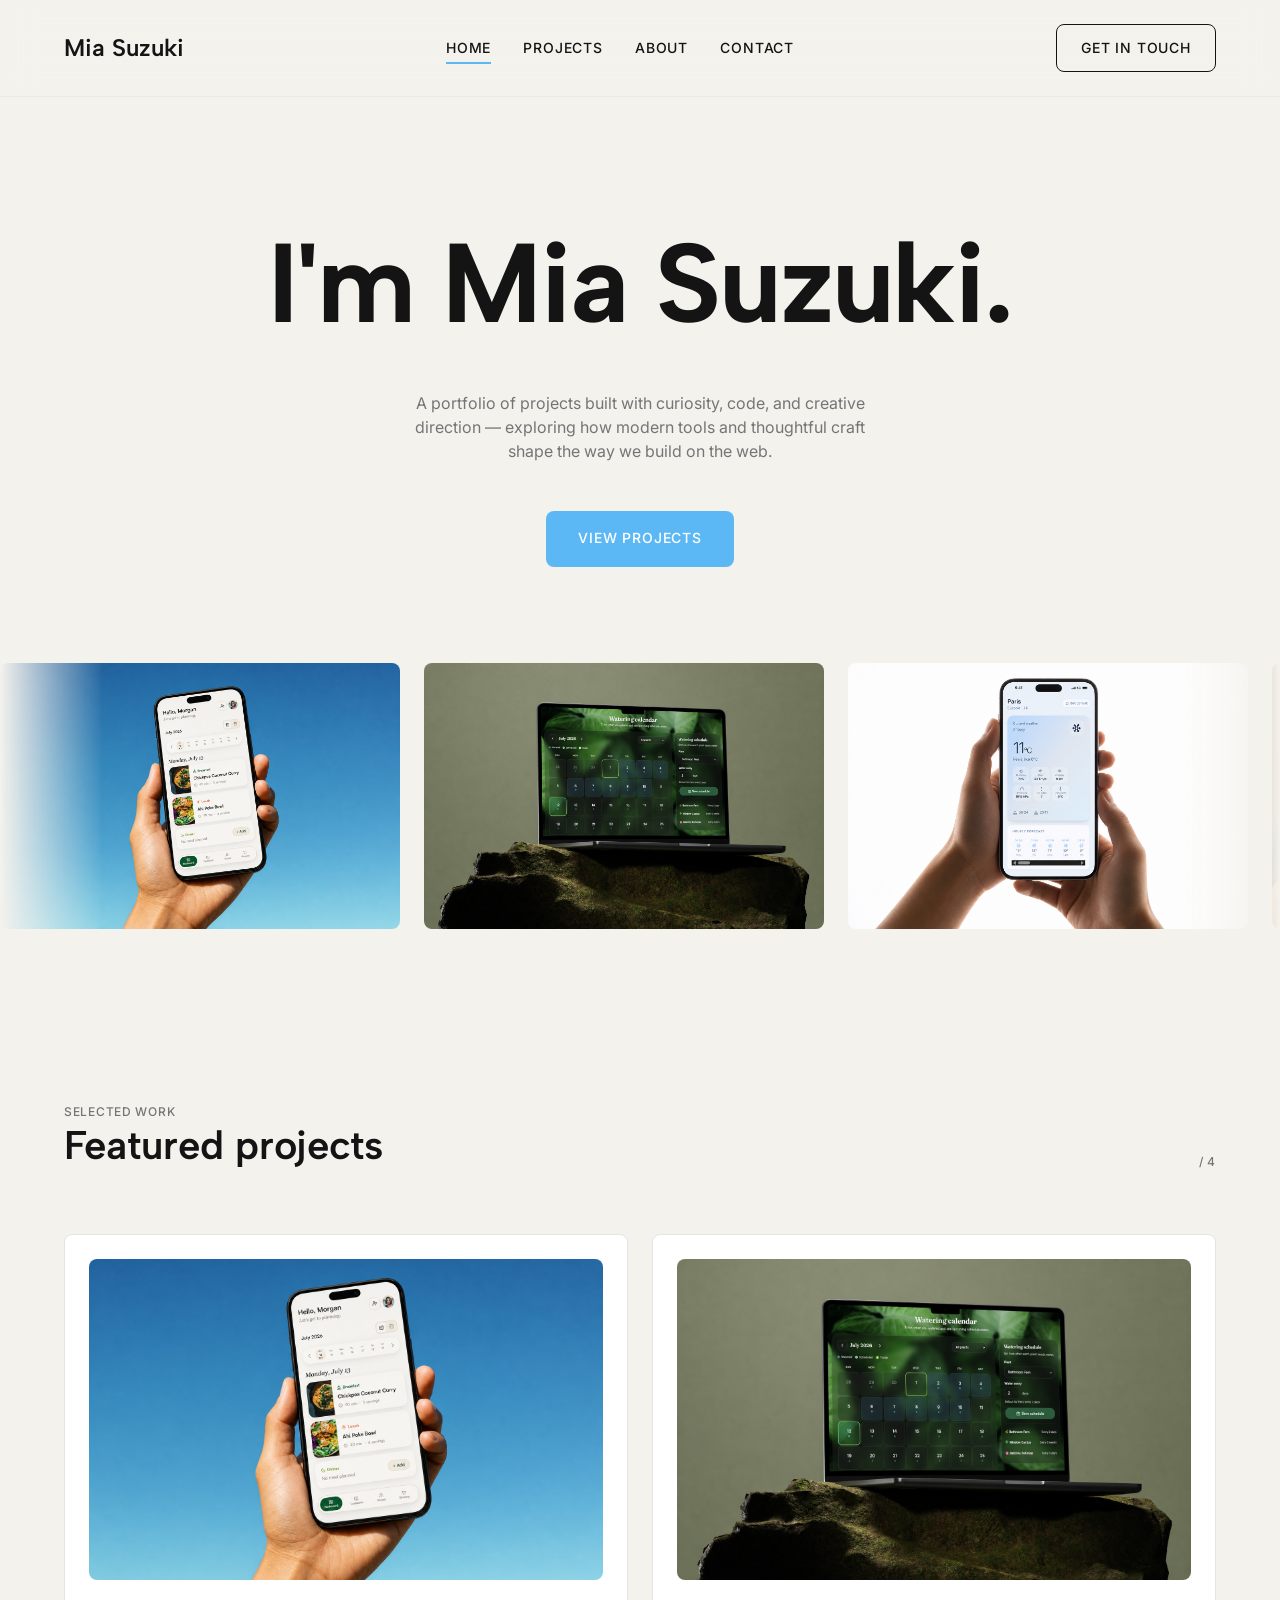
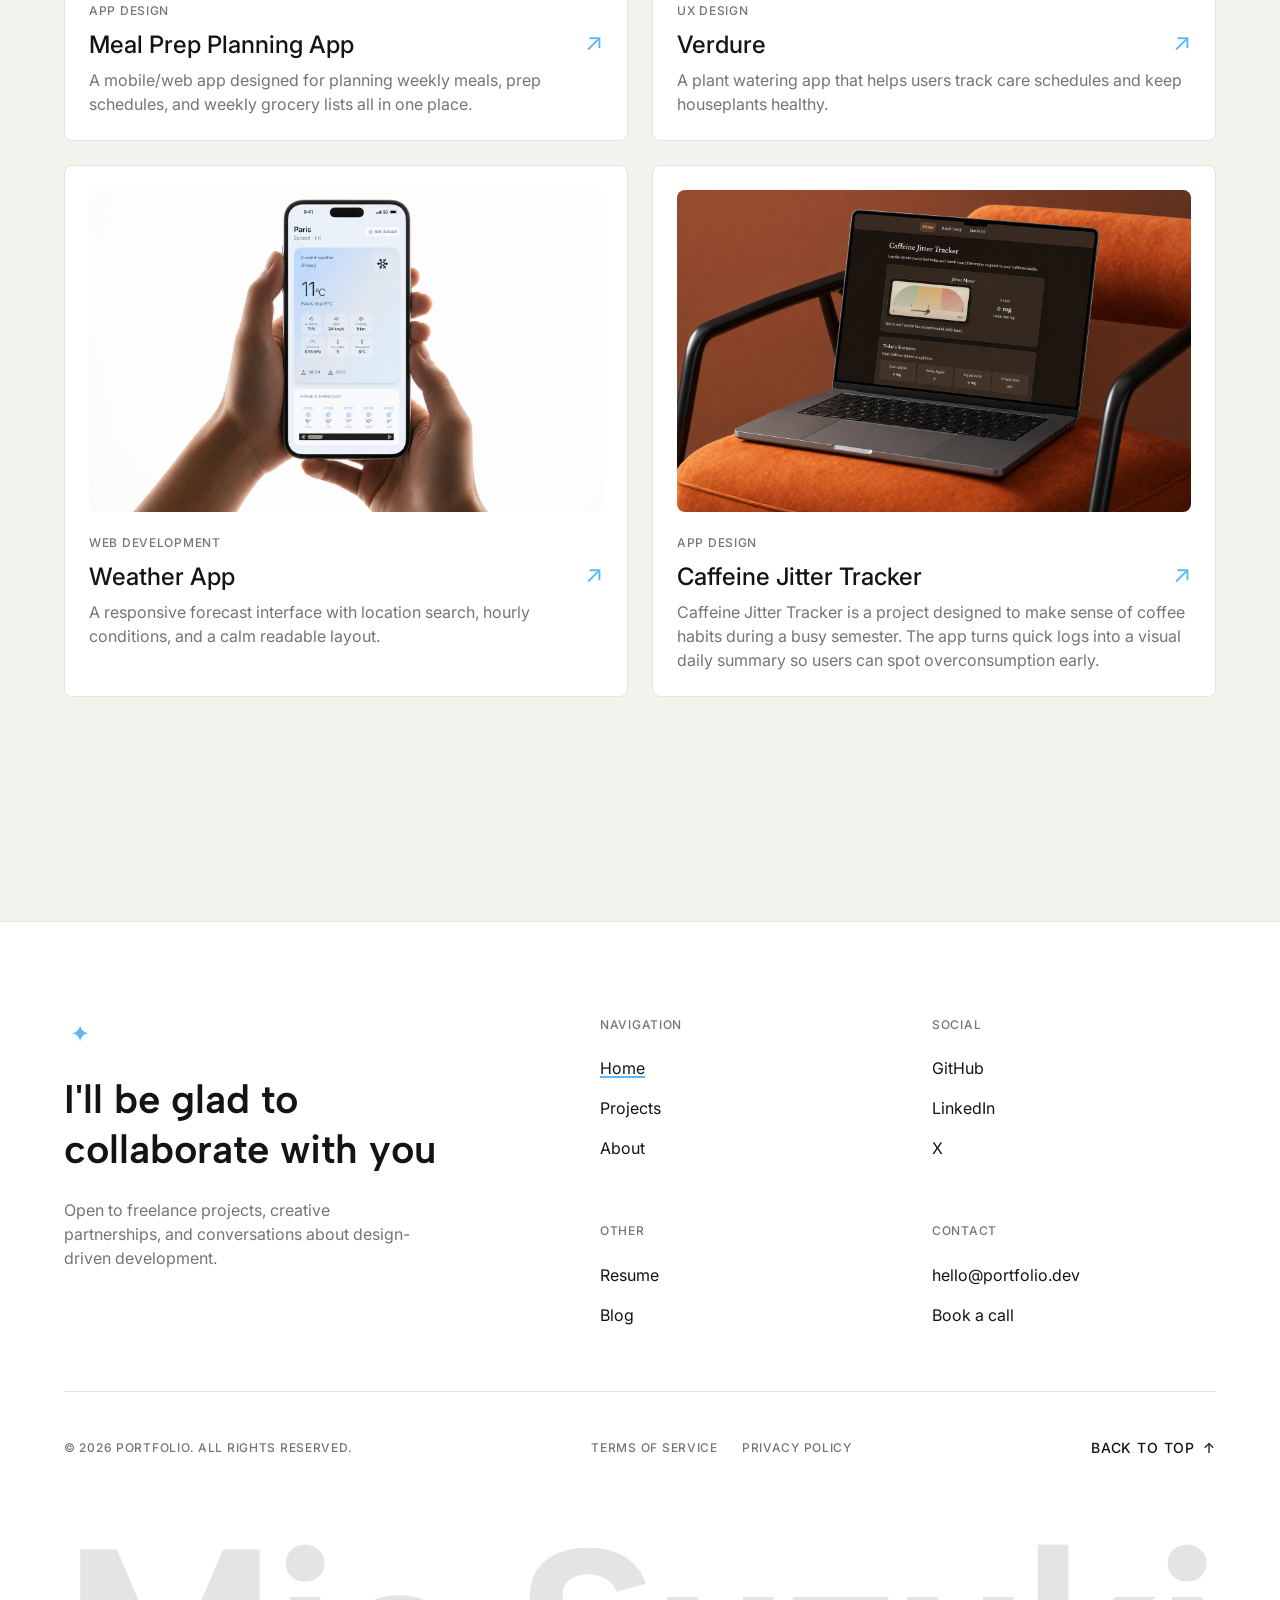
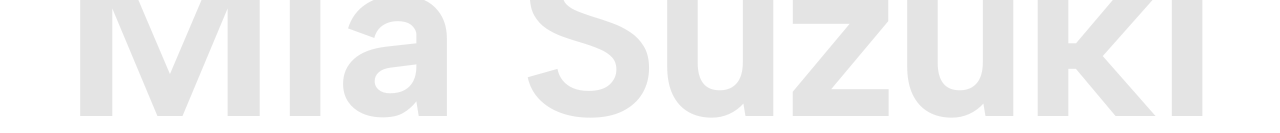
==== commit 3f51eae5: "updates" ====
--- a/index.html
+++ b/index.html
@@ -84,66 +84,78 @@
         <div class="hero__ticker-track">
           <ul class="hero__ticker-group">
             <li class="hero__ticker-item">
-              <div class="hero__ticker-placeholder project-card__media--orb">
-                <span class="project-card__badge project-card__badge--light text-caption">Image 01</span>
-              </div>
-            </li>
-            <li class="hero__ticker-item">
-              <div class="hero__ticker-placeholder project-card__media--gradient">
-                <span class="project-card__badge project-card__badge--dark text-caption">Image 02</span>
-              </div>
-            </li>
-            <li class="hero__ticker-item">
-              <div class="hero__ticker-placeholder project-card__media--orb-alt">
-                <span class="project-card__badge project-card__badge--light text-caption">Image 03</span>
-              </div>
-            </li>
-            <li class="hero__ticker-item">
-              <div class="hero__ticker-placeholder project-card__media--gradient-alt">
-                <span class="project-card__badge project-card__badge--dark text-caption">Image 04</span>
-              </div>
-            </li>
-            <li class="hero__ticker-item">
-              <div class="hero__ticker-placeholder project-card__media--gradient">
-                <span class="project-card__badge project-card__badge--light text-caption">Image 05</span>
-              </div>
-            </li>
-            <li class="hero__ticker-item">
-              <div class="hero__ticker-placeholder project-card__media--orb">
-                <span class="project-card__badge project-card__badge--dark text-caption">Image 06</span>
-              </div>
+              <img
+                class="hero__ticker-image"
+                src="meal-prep-planning-app/images/hero-phone.png"
+                alt="Meal Prep Planning App"
+                width="1536"
+                height="1024"
+              >
+            </li>
+            <li class="hero__ticker-item">
+              <img
+                class="hero__ticker-image"
+                src="verdure-plant-watering-app/images/hero-laptop.png"
+                alt="Verdure plant watering app"
+                width="1536"
+                height="1024"
+              >
+            </li>
+            <li class="hero__ticker-item">
+              <img
+                class="hero__ticker-image"
+                src="weather-app/images/hero-phone.png"
+                alt="Weather App"
+                width="1536"
+                height="1024"
+              >
+            </li>
+            <li class="hero__ticker-item">
+              <img
+                class="hero__ticker-image"
+                src="caffeine-jitter-tracker/images/hero-laptop.png"
+                alt="Caffeine Jitter Tracker"
+                width="1536"
+                height="1024"
+              >
             </li>
           </ul>
           <ul class="hero__ticker-group" aria-hidden="true">
             <li class="hero__ticker-item">
-              <div class="hero__ticker-placeholder project-card__media--orb">
-                <span class="project-card__badge project-card__badge--light text-caption">Image 01</span>
-              </div>
-            </li>
-            <li class="hero__ticker-item">
-              <div class="hero__ticker-placeholder project-card__media--gradient">
-                <span class="project-card__badge project-card__badge--dark text-caption">Image 02</span>
-              </div>
-            </li>
-            <li class="hero__ticker-item">
-              <div class="hero__ticker-placeholder project-card__media--orb-alt">
-                <span class="project-card__badge project-card__badge--light text-caption">Image 03</span>
-              </div>
-            </li>
-            <li class="hero__ticker-item">
-              <div class="hero__ticker-placeholder project-card__media--gradient-alt">
-                <span class="project-card__badge project-card__badge--dark text-caption">Image 04</span>
-              </div>
-            </li>
-            <li class="hero__ticker-item">
-              <div class="hero__ticker-placeholder project-card__media--gradient">
-                <span class="project-card__badge project-card__badge--light text-caption">Image 05</span>
-              </div>
-            </li>
-            <li class="hero__ticker-item">
-              <div class="hero__ticker-placeholder project-card__media--orb">
-                <span class="project-card__badge project-card__badge--dark text-caption">Image 06</span>
-              </div>
+              <img
+                class="hero__ticker-image"
+                src="meal-prep-planning-app/images/hero-phone.png"
+                alt=""
+                width="1536"
+                height="1024"
+              >
+            </li>
+            <li class="hero__ticker-item">
+              <img
+                class="hero__ticker-image"
+                src="verdure-plant-watering-app/images/hero-laptop.png"
+                alt=""
+                width="1536"
+                height="1024"
+              >
+            </li>
+            <li class="hero__ticker-item">
+              <img
+                class="hero__ticker-image"
+                src="weather-app/images/hero-phone.png"
+                alt=""
+                width="1536"
+                height="1024"
+              >
+            </li>
+            <li class="hero__ticker-item">
+              <img
+                class="hero__ticker-image"
+                src="caffeine-jitter-tracker/images/hero-laptop.png"
+                alt=""
+                width="1536"
+                height="1024"
+              >
             </li>
           </ul>
         </div>
@@ -218,8 +230,14 @@
           <article class="project-card reveal">
             <a href="projects/weather-app.html" class="project-card__link">
               <div class="project-card__surface">
-              <div class="project-card__media project-card__media--orb-alt">
-                <span class="project-card__badge project-card__badge--light text-caption">Image</span>
+              <div class="project-card__media">
+                <img
+                  class="project-card__image"
+                  src="weather-app/images/hero-phone.png"
+                  alt="Hand holding a phone showing the Weather App Paris dashboard with current snowy conditions"
+                  width="1536"
+                  height="1024"
+                >
               </div>
               <div class="project-card__body">
                 <p class="project-card__meta text-caption">Web Development</p>
@@ -238,8 +256,14 @@
           <article class="project-card reveal">
             <a href="projects/caffeine-jitter-tracker.html" class="project-card__link">
               <div class="project-card__surface">
-              <div class="project-card__media project-card__media--gradient-alt">
-                <span class="project-card__badge project-card__badge--dark text-caption">Image</span>
+              <div class="project-card__media">
+                <img
+                  class="project-card__image"
+                  src="caffeine-jitter-tracker/images/hero-laptop.png"
+                  alt="Laptop on an orange velvet chair showing the Caffeine Jitter Tracker dashboard"
+                  width="1536"
+                  height="1024"
+                >
               </div>
               <div class="project-card__body">
                 <p class="project-card__meta text-caption">App Design</p>
@@ -248,7 +272,7 @@
                   <span class="project-card__arrow" aria-hidden="true">↗</span>
                 </div>
                 <p class="project-card__excerpt text-body">
-                  A playful health tracker that logs caffeine intake and visualizes daily totals.
+                  Caffeine Jitter Tracker is a project designed to make sense of coffee habits during a busy semester. The app turns quick logs into a visual daily summary so users can spot overconsumption early.
                 </p>
               </div>
               </div>
--- a/css/styles.css
+++ b/css/styles.css
@@ -527,6 +527,14 @@
   width: 100%;
   height: 100%;
   background-color: var(--bg-disabled);
+}
+
+.hero__ticker-image {
+  display: block;
+  width: 100%;
+  height: 100%;
+  object-fit: cover;
+  object-position: center;
 }
 
 @media (min-width: 768px) {
@@ -1732,6 +1740,10 @@
   grid-template-columns: repeat(3, minmax(0, 1fr));
 }
 
+.project-page__stepper--two {
+  grid-template-columns: repeat(2, minmax(0, 1fr));
+}
+
 .project-page__step {
   display: flex;
   flex-direction: column;
@@ -1822,6 +1834,24 @@
   justify-self: end;
 }
 
+.project-page__process-panels--two {
+  grid-template-columns: repeat(2, minmax(0, 1fr));
+}
+
+.project-page__process-panels--two .project-page__process-panel {
+  width: min(160%, 42rem);
+}
+
+.project-page__process-panels--two .project-page__process-panel[data-process-index="0"] {
+  grid-column: 1;
+  justify-self: start;
+}
+
+.project-page__process-panels--two .project-page__process-panel[data-process-index="1"] {
+  grid-column: 2;
+  justify-self: end;
+}
+
 .project-page__process-panel {
   display: flex;
   flex-direction: column;
@@ -1867,7 +1897,8 @@
 
 @media (max-width: 767px) {
   .project-page__process-panels,
-  .project-page__process-panels--three {
+  .project-page__process-panels--three,
+  .project-page__process-panels--two {
     grid-template-columns: 1fr;
   }
 
@@ -1882,7 +1913,9 @@
   .project-page__process-panel[data-process-index="3"],
   .project-page__process-panels--three .project-page__process-panel[data-process-index="0"],
   .project-page__process-panels--three .project-page__process-panel[data-process-index="1"],
-  .project-page__process-panels--three .project-page__process-panel[data-process-index="2"] {
+  .project-page__process-panels--three .project-page__process-panel[data-process-index="2"],
+  .project-page__process-panels--two .project-page__process-panel[data-process-index="0"],
+  .project-page__process-panels--two .project-page__process-panel[data-process-index="1"] {
     grid-column: 1;
     justify-self: stretch;
   }
@@ -1968,6 +2001,10 @@
   .project-page__mockups {
     grid-template-columns: minmax(0, 1.4fr) minmax(0, 0.7fr);
     gap: var(--space-8);
+  }
+
+  .project-page__mockups--desktop-only {
+    grid-template-columns: minmax(0, 1fr);
   }
 }
 
@@ -2194,6 +2231,32 @@
   object-position: top center;
 }
 
+.device-mockup--mobile-weather {
+  max-width: 280px;
+}
+
+@media (min-width: 900px) {
+  .device-mockup--mobile-weather {
+    max-width: 300px;
+  }
+}
+
+.device-mockup--mobile .device-mockup__screen--weather {
+  position: relative;
+  padding-top: 0;
+  aspect-ratio: 312 / 650;
+  background-color: #eef4fb;
+}
+
+.device-mockup--mobile .device-mockup__screen--weather img {
+  position: absolute;
+  inset: 0;
+  width: 100%;
+  height: 100%;
+  object-fit: cover;
+  object-position: top center;
+}
+
 .device-mockup__phone--ratio {
   aspect-ratio: 9 / 19.5;
 }
